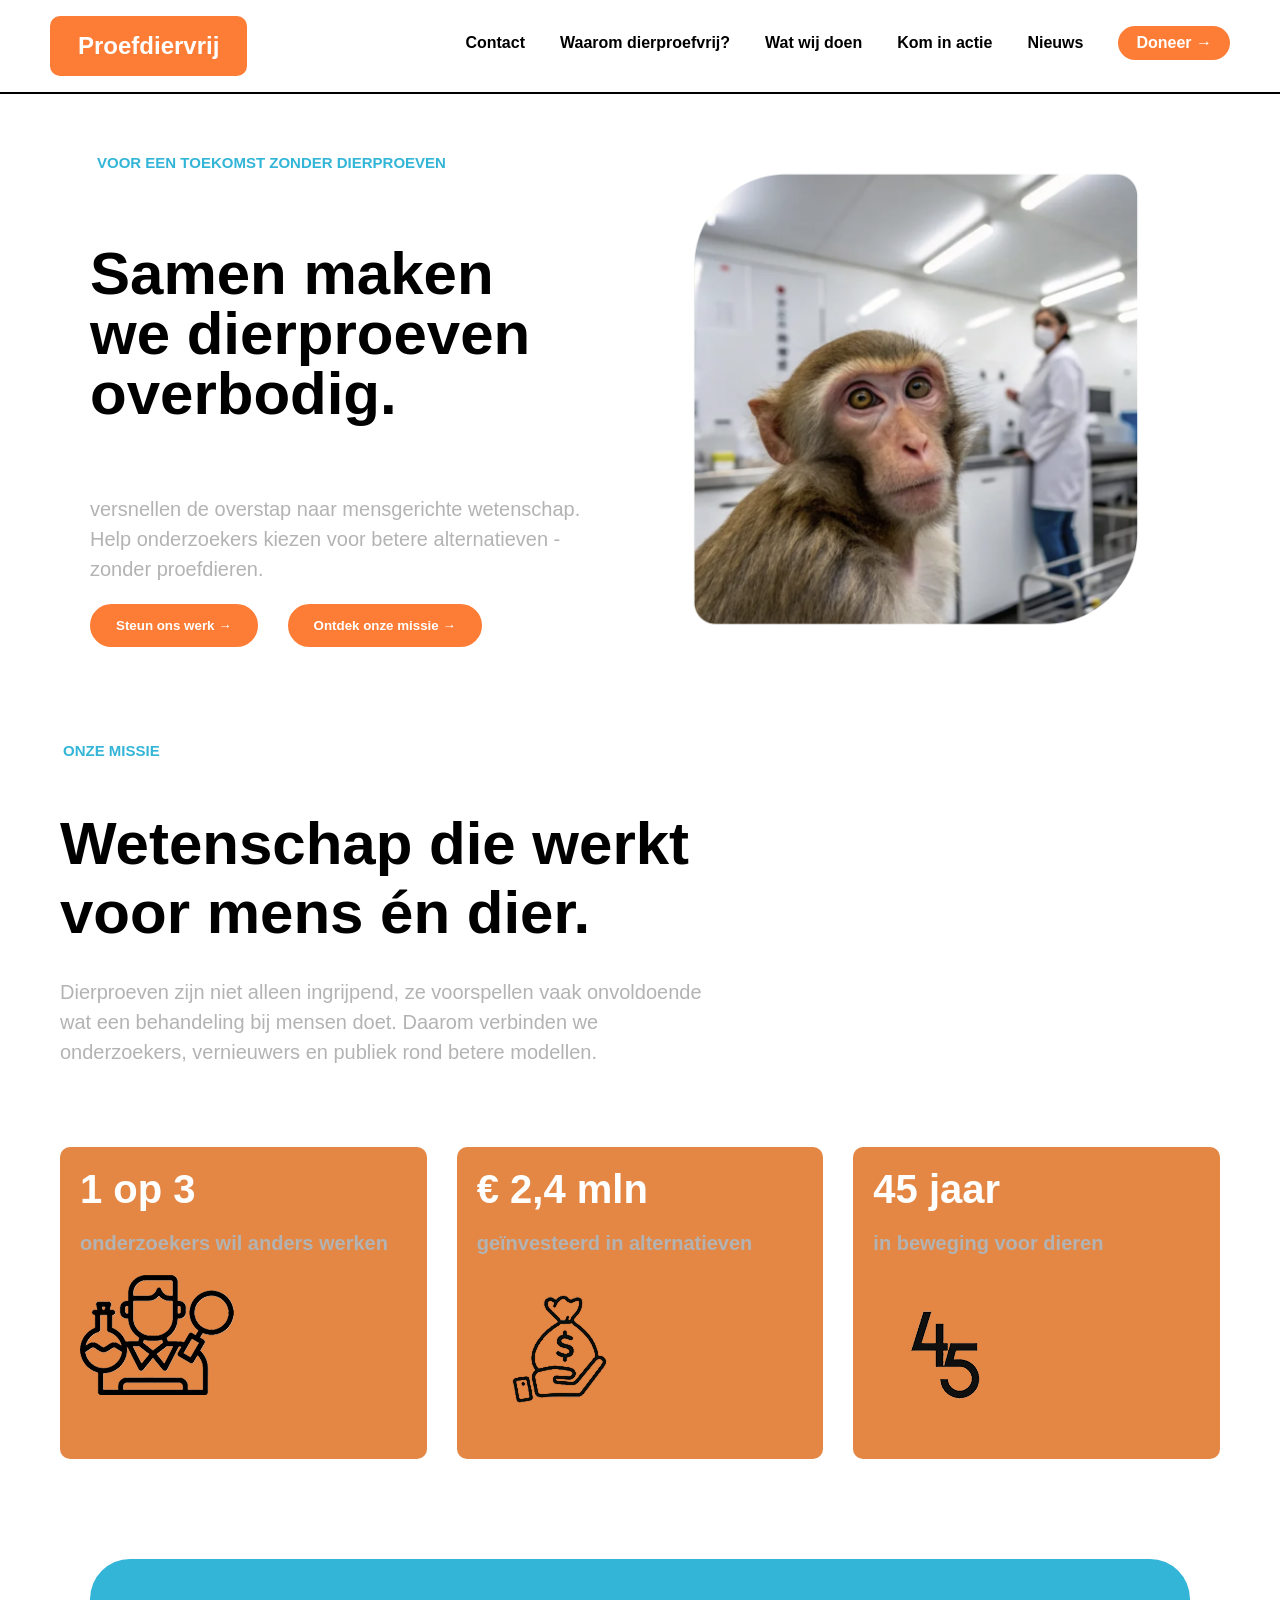
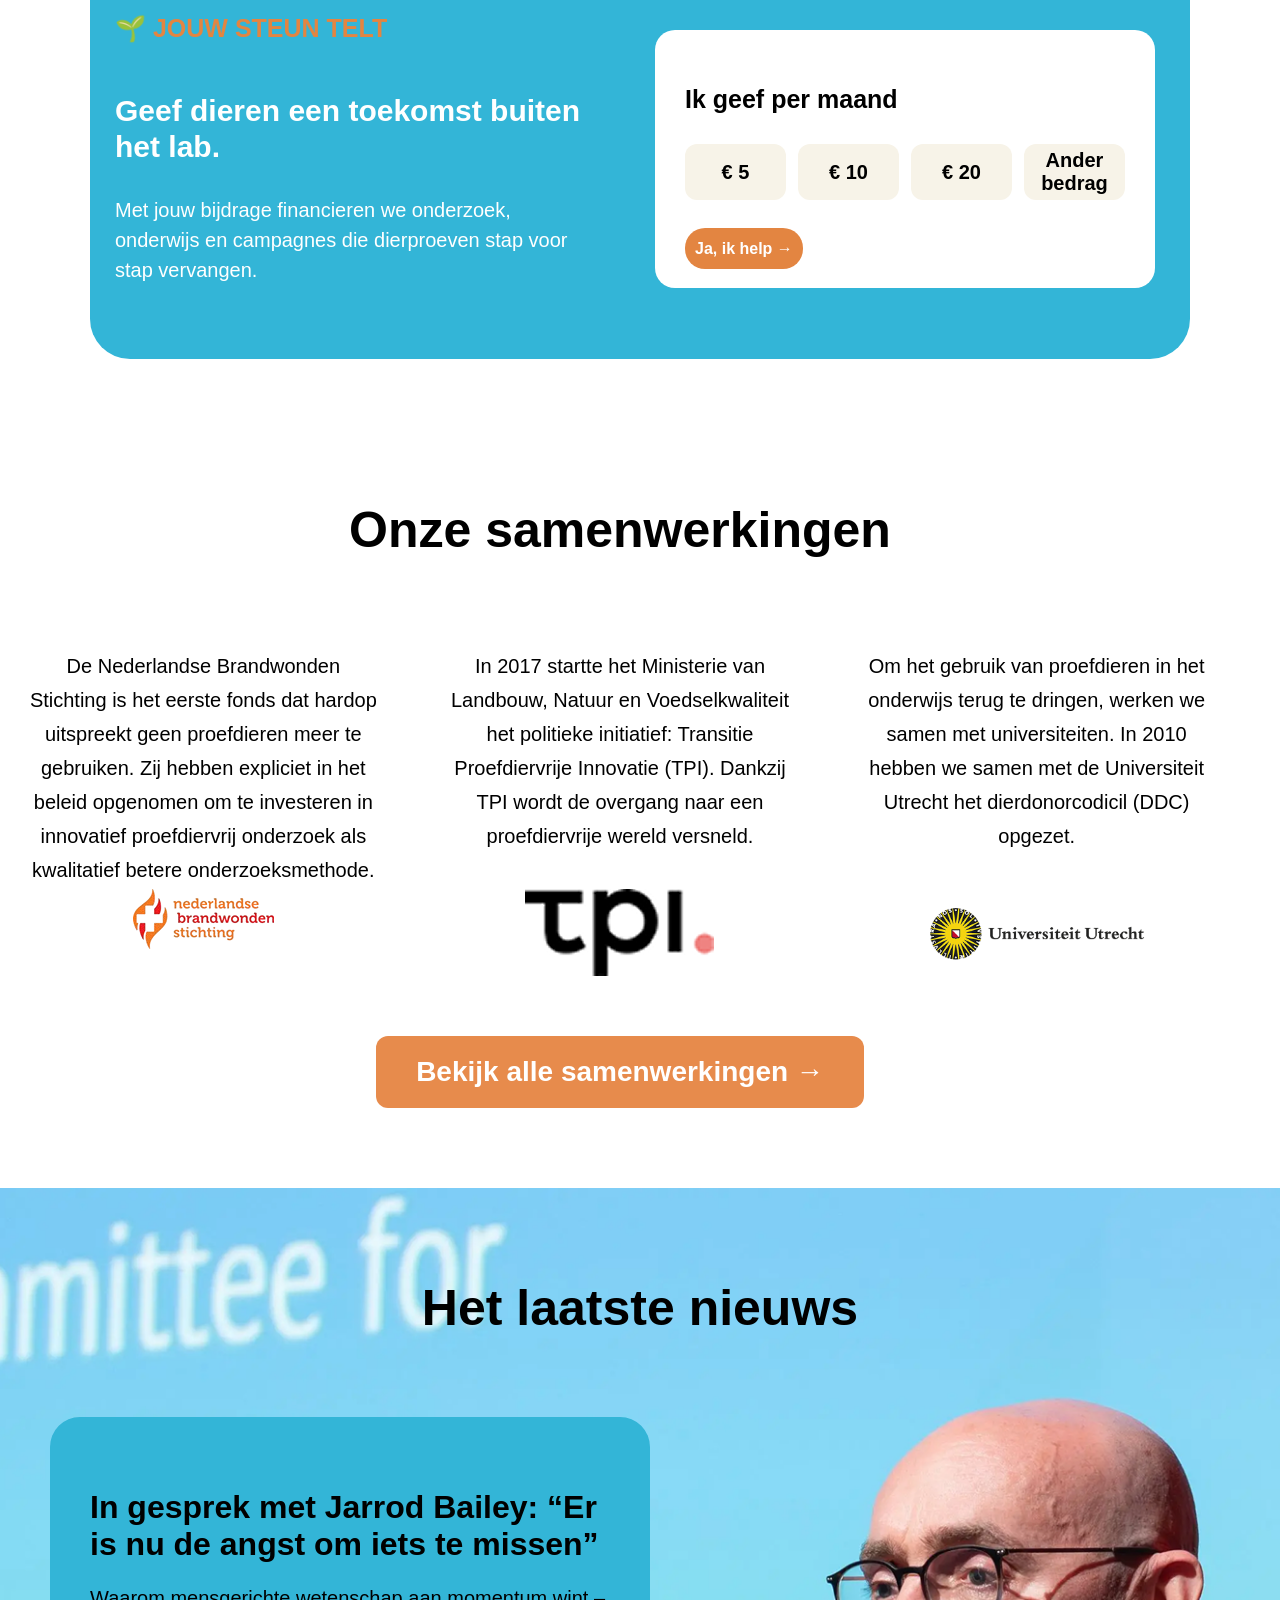
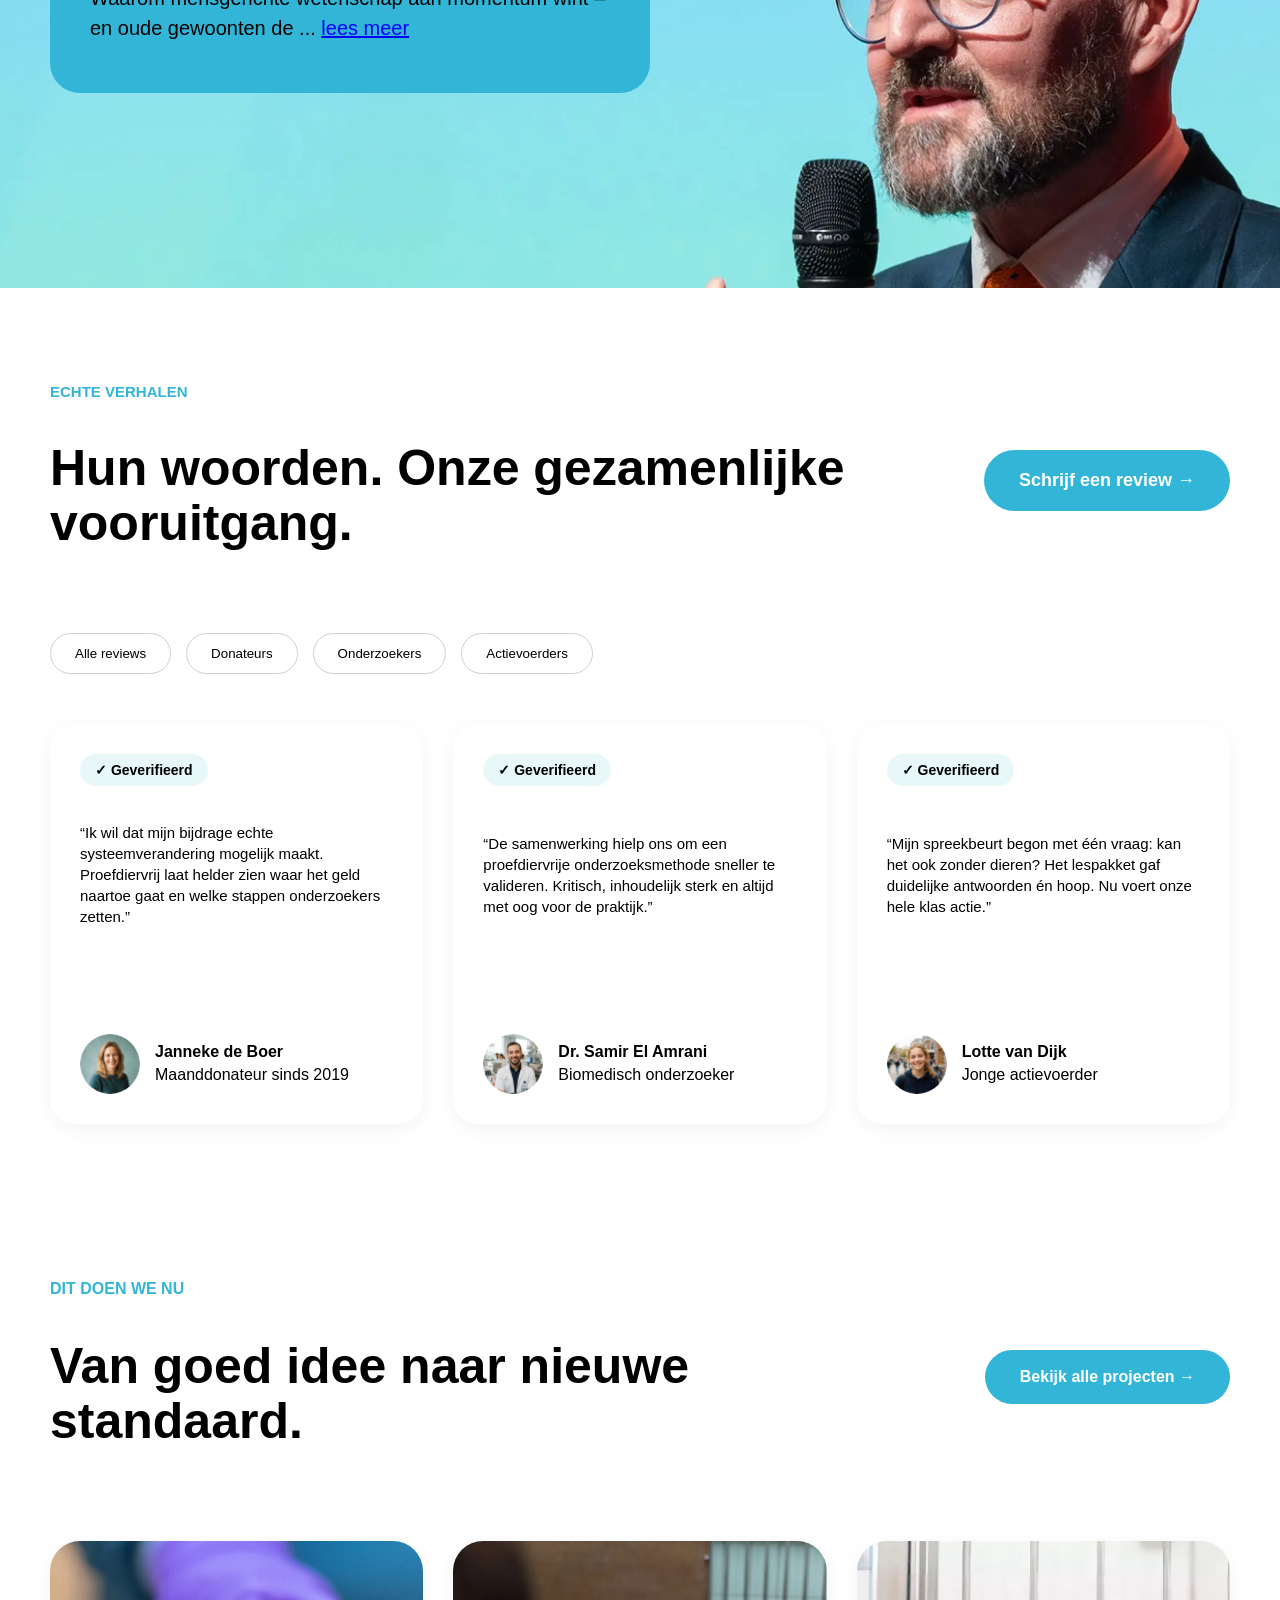
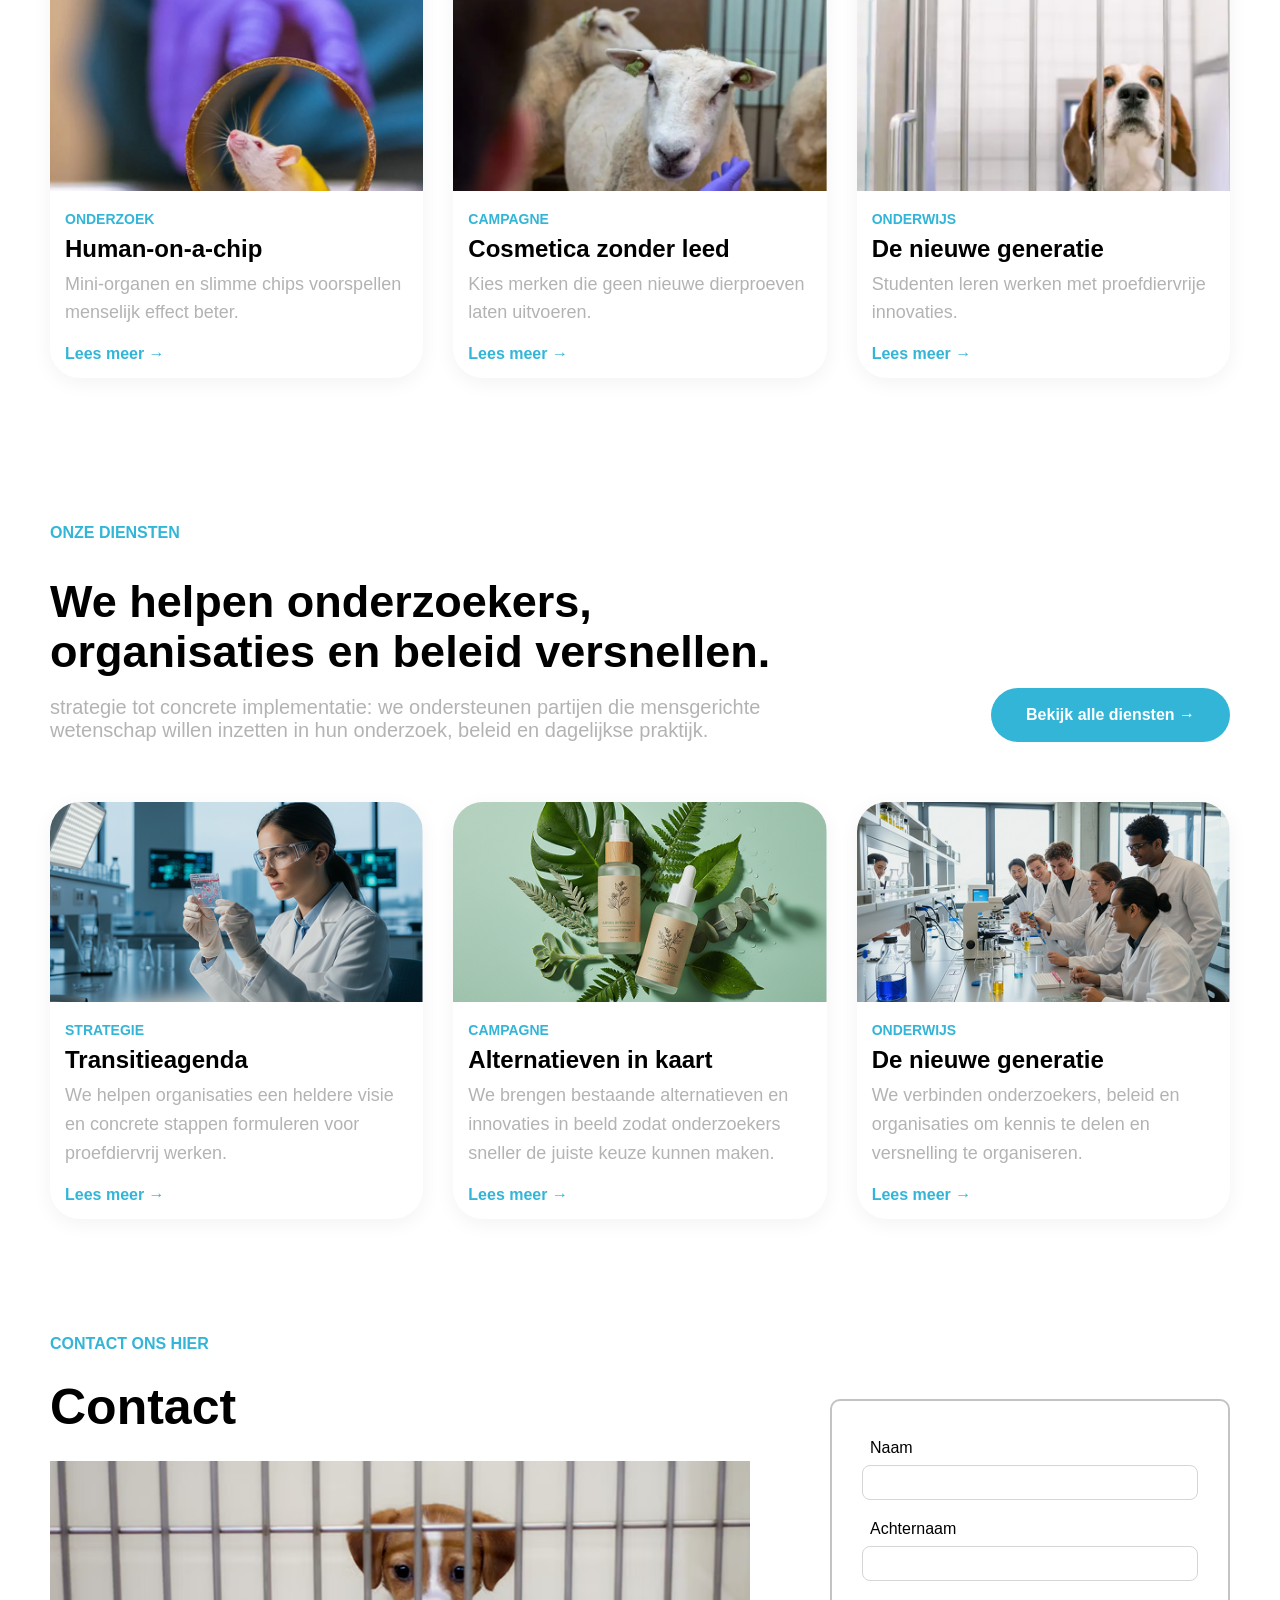
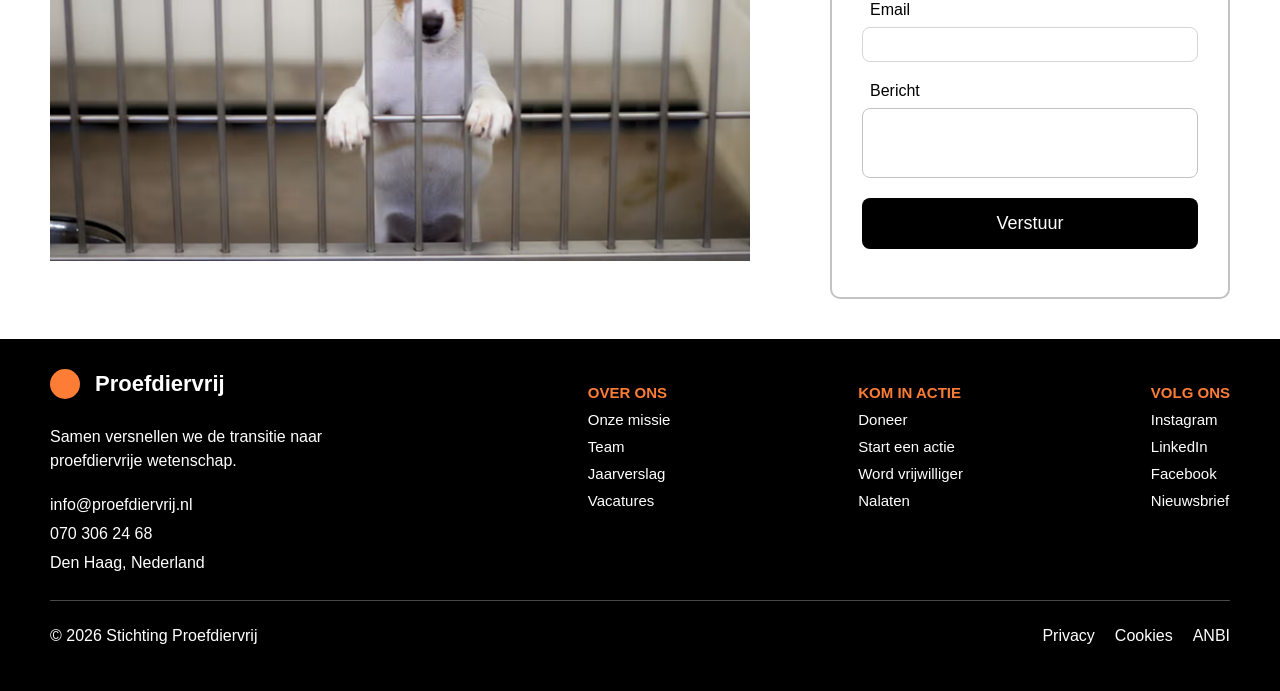
==== index.html @ 2b61e11d "verbetering + contact + footer" ====
<!DOCTYPE html>
<html lang="en">
<head>
    <meta charset="UTF-8">
    <meta name="viewport" content="width=device-width, initial-scale=1.0">
    <title>dierproefvrij</title>
    <link rel="stylesheet" href="styles.css">
</head>
<body>
    <header class="header">
        <h1 class="logo">Proefdiervrij</h1>
<nav class="navbar">
    <ul>
      <li>Contact</li>
      <li>Waarom dierproefvrij?</li>
      <li>Wat wij doen</li>
      <li>Kom in actie</li>
      <li>Nieuws</li>
      <li class="donate">Doneer →</li>
    </ul>
</nav>

    </header>

<hr class="zwarte-lijn">

<section class="hero">
    <div> 
        <img class="aapfoto" src="img/aap.png" alt="aapfoto">
    </div>
        <div class="herotext">
       
        <p class="hero-label">VOOR EEN TOEKOMST ZONDER DIERPROEVEN</p> 
        <h1>Samen maken we dierproeven overbodig.</h1>
        <p class="hero-p">versnellen de overstap naar mensgerichte wetenschap. Help onderzoekers kiezen voor betere alternatieven - zonder proefdieren.</p>
         
        <div class="knoppies">
            <button>Steun ons werk →</button>
            <button>Ontdek onze missie →</button>
        </div>
    </div>
    
</section>

<section class="missie">

    <p class="missie-label">ONZE MISSIE</p>

    <h2>Wetenschap die werkt<br>voor mens én dier.</h2>

    <p class="missie-tekst">
        Dierproeven zijn niet alleen ingrijpend, ze voorspellen vaak
        onvoldoende wat een behandeling bij mensen doet. Daarom verbinden
        we onderzoekers, vernieuwers en publiek rond betere modellen.
    </p>

    <div class="kaarten-container">

        <div class="kaart">
            <h3>1 op 3</h3>
            <p>onderzoekers wil anders werken</p>
            <img src="img/wetenschapper.png" alt="Icoon">
        </div>

        <div class="kaart">
            <h3>€ 2,4 mln</h3>
            <p>geïnvesteerd in alternatieven</p>
            <img src="img/geld.png" alt="Icoon">
        </div>

        <div class="kaart">
            <h3>45 jaar</h3>
            <p>in beweging voor dieren</p>
            <img src="img/45jaar.png" alt="Icoon">
        </div>

    </div>

</section>

<section class="support-section">
    <div class="support-content">

        <div class="support-text">
            <span class="support-label">🌱 JOUW STEUN TELT</span>

            <h2>Geef dieren een toekomst buiten het lab.</h2>

            <p>
                Met jouw bijdrage financieren we onderzoek, onderwijs en
                campagnes die dierproeven stap voor stap vervangen.
            </p>
        </div>

        <div class="donation-card">
            <h3>Ik geef per maand</h3>

            <div class="amount-buttons">
                <button>€ 5</button>
                <button>€ 10</button>
                <button>€ 20</button>
                <button>Ander bedrag</button>
            </div>

            <a class="help-button">
                <span> Ja, ik help → </span>
            </a>
        </div>

    </div>
</section>

<section class="samenwerkingen">
    <div class="container">
        <h2>Onze samenwerkingen</h2>

        <div class="samenwerkingen-grid">
            <article class="samenwerking">
                <p>
                    De Nederlandse Brandwonden Stichting is het eerste fonds dat
                    hardop uitspreekt geen proefdieren meer te gebruiken. Zij
                    hebben expliciet in het beleid opgenomen om te investeren in
                    innovatief proefdiervrij onderzoek als kwalitatief betere
                    onderzoeksmethode.
                </p>

                <img src="img/imagesbrandwonden-stichting.png"
                    alt="Nederlandse Brandwonden Stichting">
            </article>

            <article class="samenwerking">
                <p>
                    In 2017 startte het Ministerie van Landbouw, Natuur en
                    Voedselkwaliteit het politieke initiatief: Transitie
                    Proefdiervrije Innovatie (TPI). Dankzij TPI wordt de overgang
                    naar een proefdiervrije wereld versneld.
                </p>

                <img src="img/imagestpi-logo.png"
                    alt="TPI">
            </article>

            <article class="samenwerking">
                <p>
                    Om het gebruik van proefdieren in het onderwijs terug te
                    dringen, werken we samen met universiteiten. In 2010 hebben
                    we samen met de Universiteit Utrecht het dierdonorcodicil
                    (DDC) opgezet.
                </p>

                <img src="img/imagesuu-logo.png"   alt="Universiteit Utrecht">
            </article>
        </div>

        <a href="#" class="button-samenwerkingen">
            Bekijk alle samenwerkingen →
        </a>
        </div>
</section>

<section class="nieuws">
    <h2>Het laatste nieuws</h2>

    <div class="nieuws-content">
        <div class="nieuws-kaart">
            <h3>
                In gesprek met Jarrod Bailey:
                “Er is nu de angst om iets te missen”
            </h3>

            <p>
                Waarom mensgerichte wetenschap aan momentum wint –
                en oude gewoonten de ...  <a class="lees-meer">lees meer</a>
            </p>
        </div>
    </div>
</section>

<section class="reviews">
    <div class="reviews-header">
        <div>
            <p class="reviews-label">ECHTE VERHALEN</p>
            <h2>Hun woorden. Onze gezamenlijke vooruitgang.</h2>
        </div>

        <a class="review-button">
            Schrijf een review →
        </a>
    </div>

    <div class="review-filters">
        <button>Alle reviews</button>
        <button>Donateurs</button>
        <button>Onderzoekers</button>
        <button>Actievoerders</button>
    </div>

    <div class="review-cards">

        <div class="review-card">
            <span class="verified">✓ Geverifieerd</span>

            <p class="review-text">
            “Ik wil dat mijn bijdrage echte systeemverandering mogelijk maakt. 
            Proefdiervrij laat helder zien waar het geld naartoe gaat en welke 
            stappen onderzoekers zetten.”
            </p>

            <div class="review-person">
                <img src="img/Reviewer avatar (1).png" alt="">
                <div>
                    <h4>Janneke de Boer</h4>
                    <p>Maanddonateur sinds 2019</p>
                </div>
            </div>
        </div>

        <div class="review-card">
            <span class="verified">✓ Geverifieerd</span>

            <p class="review-text">
            “De samenwerking hielp ons om een proefdiervrije onderzoeksmethode 
            sneller te valideren. Kritisch, inhoudelijk sterk en altijd met oog 
            voor de praktijk.”
            </p>

            <div class="review-person">
                <img src="img/Reviewer avatar (2).png" alt="">
                <div>
                    <h4>Dr. Samir El Amrani</h4>
                    <p>Biomedisch onderzoeker</p>
                </div>
            </div>
        </div>

        <div class="review-card">
            <span class="verified">✓ Geverifieerd</span>

            <p class="review-text">
            “Mijn spreekbeurt begon met één vraag: kan het ook zonder dieren? 
            Het lespakket gaf duidelijke antwoorden én hoop. 
            Nu voert onze hele klas actie.”
            </p>

            <div class="review-person">
                <img src="img/Reviewer avatar (3).png" alt="">
                <div>
                    <h4>Lotte van Dijk</h4>
                    <p>Jonge actievoerder</p>
                </div>
            </div>
        </div>

    </div>
</section>

<section class="projecten">
    <div class="projecten-header">
        <div>
            <p class="label">DIT DOEN WE NU</p>
            <h2>Van goed idee naar nieuwe standaard.</h2>
        </div>

        <a class="btn-projecten">
            Bekijk alle projecten →
        </a>
    </div>

    <div class="projecten-grid">

        <div class="project-card">
            <img src="img/Campaign image.png" alt="Onderzoek">
            <div class="card-content">
                <span>ONDERZOEK</span>
                <h3>Human-on-a-chip</h3>
                <p>Mini-organen en slimme chips voorspellen menselijk effect beter.</p>
                <a href="#">Lees meer →</a>
            </div>
        </div>

        <div class="project-card">
            <img src="img/Campaign image (1).png" alt="Campagne">
            <div class="card-content">
                <span>CAMPAGNE</span>
                <h3>Cosmetica zonder leed</h3>
                <p>Kies merken die geen nieuwe dierproeven laten uitvoeren.</p>
                <a href="#">Lees meer →</a>
            </div>
        </div>

        <div class="project-card">
            <img src="img/Campaign image (2).png" alt="Onderwijs">
            <div class="card-content">
                <span>ONDERWIJS</span>
                <h3>De nieuwe generatie</h3>
                <p>Studenten leren werken met proefdiervrije innovaties.</p>
                <a class="lees-meer-pr">Lees meer →</a>
            </div>
        </div>

    </div>
</section>

<section class="diensten">
    <div class="diensten-header">
        <div>
            <p class="label">ONZE DIENSTEN</p>
            <h2>We helpen onderzoekers, organisaties en beleid versnellen.</h2>
            <p class="diensten-p">strategie tot concrete implementatie: we ondersteunen partijen 
                die mensgerichte wetenschap willen inzetten in hun onderzoek, 
                beleid en dagelijkse praktijk.</p>
        </div>

        <a class="btn-diensten">
            Bekijk alle diensten →
        </a>
    </div>

    <div class="diensten-grid">

        <div class="diensten-card">
            <img src="img/Service image (1).png" alt="Onderzoek">
            <div class="card-content">
                <span>STRATEGIE</span>
                <h3>Transitieagenda</h3>
                <p>We helpen organisaties een heldere visie en concrete 
                    stappen formuleren voor proefdiervrij werken.</p>
                <a class="lees-meer-di">Lees meer →</a>
            </div>
        </div>

        <div class="diensten-card">
            <img src="img/Service image.png" alt="Campagne">
            <div class="card-content">
                <span>CAMPAGNE</span>
                <h3>Alternatieven in kaart</h3>
                <p>We brengen bestaande alternatieven en innovaties 
                    in beeld zodat onderzoekers sneller de juiste keuze kunnen maken.</p>
                <a class="lees-meer-di">Lees meer →</a>
            </div>
        </div>

        <div class="diensten-card">
            <img src="img/Service image (2).png" alt="Onderwijs">
            <div class="card-content">
                <span>ONDERWIJS</span>
                <h3>De nieuwe generatie</h3>
                <p>We verbinden onderzoekers, 
                    beleid en organisaties om kennis te delen en 
                    versnelling te organiseren.</p>
                <a class="lees-meer-di">Lees meer →</a>
            </div>
        </div>

    </div>
</section>

<section class="contact-section">

    <div class="contact-left">
        <p class="contact-label">CONTACT ONS HIER</p>
        <h2>Contact</h2>

        <img src="img/zielige-daggoe.png" alt="Hond" class="contact-image">
    </div>

    <div class="contact-form">

        <p>Naam</p>
        <div class="invoegen"></div>

        <p>Achternaam</p>
        <div class="invoegen"></div>

        <p>Email</p>
        <div class="invoegen"></div>

        <p>Bericht</p>
        <div class="textarea"></div>

        <div class="verstuur">
            Verstuur
        </div>

    </div>

</section>

</body> 

<footer class="footer">

    <div class="footer-top">

        <div class="footer-col footer-info">

            <div class="footer-logo">
                <div class="logo-circle"></div>
                <h2>Proefdiervrij</h2>
            </div>

            <p>
                Samen versnellen we de transitie naar
                proefdiervrije wetenschap.
            </p>

            <div class="contact-info">
                <p>info@proefdiervrij.nl</p>
                <p>070 306 24 68</p>
                <p>Den Haag, Nederland</p>
            </div>

        </div>

        <div class="footer-col">
            <h3>OVER ONS</h3>

            <a>Onze missie</a>
            <a>Team</a>
            <a>Jaarverslag</a>
            <a>Vacatures</a>
        </div>

        <div class="footer-col">
            <h3>KOM IN ACTIE</h3>

            <a>Doneer</a>
            <a>Start een actie</a>
            <a>Word vrijwilliger</a>
            <a>Nalaten</a>
        </div>

        <div class="footer-col">
            <h3>VOLG ONS</h3>

            <a>Instagram</a>
            <a>LinkedIn</a>
            <a>Facebook</a>
            <a>Nieuwsbrief</a>
        </div>

    </div>

    <div class="footer-bottom">

        <p>© 2026 Stichting Proefdiervrij</p>

        <div class="footer-links">
            <a>Privacy</a>
            <a>Cookies</a>
            <a>ANBI</a>
        </div>

    </div>

</footer>

</html>
---- styles.css ----
* {
    box-sizing: border-box;
}

.header {
  display: flex;
  justify-content: space-between;
  align-items: center;
  padding: 20px 50px;
  background: white;
}

body {
  padding: 0;
  margin: 0;
  font-family: Arial, Helvetica, sans-serif;
}



.logo {
  background-color: rgb(253, 125, 54);
  color: #fff;
  padding: 6px 18px;
  border-radius: 10px;
  border: 10px solid rgb(253, 125, 54);
  font-size: 24px;
  font-weight: bold;
  transform: translateY(-20px);
}

.zwarte-lijn {
  border: none;
  height: 2px;
  background-color: black;
  width: 100%;
  margin-top: -40px;
}


.navbar ul {
  list-style: none;
  display: flex;
  gap: 35px;
  padding: 0;
  margin: 0;
  margin-top: -40px;
  align-items: center;
}

.navbar li {
  font-size: 16px;
  font-weight: bold;
}

.navbar .donate {
  background-color: rgb(253, 125, 54);
  color: #fff;
  padding: 8px 18px;
  border-radius: 30px;
}

.hero {
    display: flex;
    justify-content: center;
    align-items: center;
    padding: 80px, 60px;
    width: 100%;
    max-height: 550px;
    flex-direction: row-reverse;
}

.hero h1 {
  display: flex;
  justify-content: center;
  align-items: center;
  padding: 20px;
  margin-left: -20px;
  max-width: 500px;

  line-height: 1;
  font-family: Arial, Helvetica, sans-serif;
  font-size: 60px;
  font-weight: bold;
  color: black;
}

.herotext {
    max-width: 650px;
    font-size: 20px;
    line-height: 1.5;
    color: black;
    margin-left: -50px;
}

.hero-p {
  font-size: 20px;
  max-width: 500px; 
  color: #B3B3B3;
}

.hero-label {
  font-size: 15px;
  font-weight: bold;
  color: #33B5D7;
  margin-left: 7px;
  margin-top: 50px;
}

.aapfoto {
  height: auto;
  width: 450px;
  margin-left: 100px;
  margin-top: 50px;
}
 
.knoppies {
  display: flex;
  gap: 30px;
}

.knoppies button {
  border: 2px solid rgb(253, 125, 54);
  border-radius: 30px;
  background-color: rgb(253, 125, 54);
  padding: 12px 24px;
  color: #fff;
  font-weight: bold;
}

.missie {
    padding: 80px 60px;
    background-color: #fff;
}

.missie-label {
    color: #33B5D7;
    font-weight: bold;
    font-size: 15px;
    margin-left: 3px;
}

.missie h2 {
    font-size: 60px;
    max-width: 700px;
    margin-bottom: 30px;
}

.missie-tekst {
    max-width: 650px;
    font-size: 20px;
    line-height: 1.5;
    color: #B3B3B3;
}

.kaarten-container {
    display: flex;
    gap: 30px;
    margin-top: 80px;
}

.kaart {
    background-color: #e48745;
    border-radius: 10px;
    padding: 20px;
    flex: 1;
}

.kaart h3 {
    font-size: 40px;
    margin: 0;
    color: #fff;
}

.kaart p {
    font-size: 20px;
    font-weight: bold;
    color: #B3B3B3;
}

.support-section {
    padding: 20px 20px;
    background-color: #fff;
}

.support-content {
    max-width: 1100px;
    max-height: 400px;
    margin: 0 auto;
    background-color: #33B5D7;
    border-radius: 40px;
    padding: 70px;
    display: flex;
    justify-content: space-between;
    align-items: center;
    gap: 60px;
}

.support-text {
    flex: 1;
    margin-left: -45px;
    color: white;
}

.support-label {
    display: inline-block;
    margin-bottom: 25px;
    color: #e38541;
    font-weight: 700;
    font-size: 25px;
    text-transform: uppercase;
}

.support-text h2 {
    font-size: 30px;
    font-weight: 800;
    line-height: 1.2;
    margin-bottom: 30px;
    max-width: 700px;
}

.support-text p {
    font-size: 20px;
    line-height: 1.5;
    max-width: 700px;
}

.donation-card {
    background: #fff;
    border-radius: 20px;
    padding: 30px;
    width: 500px;
    margin-right: -35px;
}

.donation-card h3 {
    font-size: 25px;
    margin-bottom: 30px;
    color: #000;
}

.amount-buttons {
    display: grid;
    grid-template-columns: repeat(4, 1fr);
    gap: 12px;
    margin-bottom: 40px;
}

.amount-buttons button {
    border: none;
    background: #F7F3E8;
    padding: 5px 10px;
    border-radius: 12px;
    font-size: 20px;
    font-weight: 700;
    color: #000;
    cursor: pointer;
}

.help-button {
    background: #e38541;
    color: #fff;
    font-weight: bold;
    border: none;
    border-radius: 20px;
    padding: 12px 10px;
}

.samenwerkingen {
    background-color: #fff;
    padding: 80px 20px;
    text-align: center;
}

.container {
    max-width: 1200px;
    margin: 0;
}

.samenwerkingen h2 {
    font-size: 50px;
    font-weight: bold;
    margin-bottom: 70px;
}

.samenwerkingen-grid {
    display: grid;
    grid-template-columns: repeat(3, 1fr);
    gap: 50px;
    margin-bottom: 60px;
}

.samenwerking {
    display: flex;
    flex-direction: column;
    align-items: center;
}

.samenwerking p {
    font-size: 20px;
    line-height: 1.7;
    margin-bottom: 40px;
    max-width: 350px;
    max-height:200px;
}

.samenwerking img {
    max-width: 220px;
    height: auto;
}

.button-samenwerkingen {
    display: inline-block;
    background-color: #e78b4c;
    color: #fff;
    text-decoration: none;
    font-size: 28px;
    font-weight: 700;
    padding: 20px 40px;
    border-radius: 12px;
}

.nieuws {
    background-image: url("img/jarrod-head.png");
    background-size: cover;
    background-position: center;
    min-height: 700px;

    padding: 50px;
    position: relative;
}

.nieuws h2 {
    text-align: center;
    font-size: 50px;
    font-weight: bold;
    margin-bottom: 80px;
}

.nieuws-content {
    display: flex;
    justify-content: space-between;
    align-items: center;
}

.nieuws-kaart {
    max-width: 600px;
    background: #33B5D7;
    padding: 40px;
    border-radius: 30px;
}

.nieuws-kaart h3 {
    font-size: 32px;
    margin-bottom: 30px;
}

.nieuws-kaart p {
    font-size: 20px;
    line-height: 0.5;
}

.lees-meer {
    display: inline-block;
    margin-top: 20px;
    color: blue;
    font-size: 20px;
    text-decoration: underline;
}

.reviews {
    padding: 80px 50px;
    background: #fff;
}

.reviews-header {
    display: flex;
    justify-content: space-between;
    align-items: center;
    margin-bottom: 40px;
}

.reviews-label {
    color: #33B5D7;
    font-weight: bold;
    font-size: 15px;
    margin-bottom: 15px;
}

.reviews-header h2 {
    font-size: 50px;
    max-width: 900px;
    line-height: 1.1;
}

.review-button {
    background: #33B5D7;
    color: white;
    text-decoration: none;
    padding: 20px 35px;
    border-radius: 40px;
    font-weight: bold;
    font-size: 18px;
}

.review-filters {
    display: flex;
    gap: 15px;
    margin-bottom: 50px;
}

.review-filters button {
    padding: 12px 24px;
    border-radius: 30px;
    border: 1px solid #cfcfcf;
    background: white;
    cursor: pointer;
}

.review-cards {
    display: flex;
    gap: 30px;
}

.review-card {
    background: white;
    padding: 30px;
    border-radius: 25px;
    width: 550px;
    min-height: 400px;

    display: flex;
    flex-direction: column;
    justify-content: space-between;

    box-shadow: 0px 5px 20px rgba(0,0,0,0.05);
}

.verified {
    display: inline-block;
    background: #E8F7F8;
    padding: 8px 15px;
    max-width: fit-content;
    border-radius: 20px;
    font-size: 14px;
    font-weight: 600;
}

.review-text {
    font-size: 15px;
    margin-top: 10px;
    margin-bottom: 80px;
    line-height: 1.4;
    color: #000;
}

.review-person {
    display: flex;
    align-items: center;
    gap: 15px;
}

.review-person img {
    width: 60px;
    height: 60px;
    border-radius: 50%;
    object-fit: cover;
}

.review-person h4 {
    margin: 0;
}

.review-person p {
    margin: 5px 0 0;
    color: #000;
}

.projecten {
    padding: 60px 50px;
    background: #fff;
}

.projecten-header {
    display: flex;
    justify-content: space-between;
    align-items: center;
    margin-bottom: 50px;
}

.label {
    color: #6ab8df;
    font-weight: bold;
    text-transform: uppercase;
    margin-bottom: 15px;
}

.projecten-header h2 {
    font-size: 50px;
    max-width: 650px;
    line-height: 1.1;
    color: #000;
}

.btn-projecten {
    background: #33B5D7;
    color: white;
    text-decoration: none;
    padding: 18px 35px;
    border-radius: 50px;
    font-weight: bold;
}

.projecten-grid {
    display: flex;
    gap: 30px;
}

.project-card {
    background: white;
    border-radius: 30px;
    overflow: hidden;
    max-height: 500px;
    max-width: 550px;
    flex: 1;
    box-shadow: 0 5px 20px rgba(0,0,0,0.05);
}

.project-card img {
    width: 100%;
    height: 250px;
    object-fit: cover;
}

.card-content {
    padding: 15px;
}

.card-content span {
    color: #33B5D7;
    font-weight: 700;
    font-size: 14px;
}

.card-content h3 {
    margin: 7px 0;
    font-size: 24px;
    color: #000;
}

.card-content p {
    color: #B3B3B3;
    line-height: 1.6;
    font-size: 18px;
    margin-top: 5px;
}

.card-content a {
    color: #6ab8df;
    text-decoration: none;
    font-weight: 700;
}

/*volgende sectie baka*/
.diensten {
    padding: 60px 50px;
    background: #fff;
}

.diensten-header {
    display: flex;
    justify-content: space-between;
    align-items: center;
    margin-top: 10px;
}

.label {
    color: #33B5D7;
    font-weight: bold;
    text-transform: uppercase;
    margin-bottom: 35px;
}

.diensten-header h2 {
    font-size: 45px;
    max-width: 750px;
    margin: 20px 0px 0px 0px;
    line-height: 1.1;
    color: #000;
}

.diensten-p {
  font-size: 20px;
  max-width: 800px; 
  color: #B3B3B3;
}

.btn-diensten {
    background: #33B5D7;
    color: white;
    text-decoration: none;
    padding: 18px 35px;
    margin-top: 160px;
    border-radius: 50px;
    font-weight: bold;
}

.diensten-grid {
    display: flex;
    margin-top: 40px;
    gap: 30px;
}

.diensten-card {
    background: white;
    border-radius: 30px;
    overflow: hidden;
    max-height: 425px;
    max-width: 500px;
    flex: 1;
    box-shadow: 0 5px 20px rgba(0,0,0,0.05);
}

.diensten-card img {
    width: 100%;
    height: 200px;
    object-fit: cover;
}

.card-content {
    padding: 15px;
}

.card-content span {
    color: #33B5D7;
    font-weight: 700;
    font-size: 14px;
}

.card-content h3 {
    margin: 7px 0;
    font-size: 24px;
    color: #000;
}

.card-content p {
    color: #B3B3B3;
    line-height: 1.6;
    font-size: 18px;
    margin-top: 5px;
}

.card-content a {
    color: #33B5D7;
    text-decoration: none;
    font-weight: bold;
}

.contact-section {
    display: flex;
    justify-content: space-between;
    gap: 80px;
    padding: 40px 50px;
    background-color: #fff;
}

.contact-left {
    flex: 1;
}

.contact-label {
    color: #33B5D7;
    font-weight: bold;
    text-transform: uppercase;
    margin-bottom: 15px;
}

.contact-left h2 {
    font-size: 50px;
    margin-bottom: 25px;
    margin-top: 25px;
}

.contact-image {
    width: 100%;
    max-width: 700px;
    height: 400px;
    object-fit: cover;
}

.contact-form {
    width: 400px;
    height: 500px;
    background: white;
    padding: 30px;
    margin-top: 80px;
    border: 2px solid #c3c3c3;
    border-radius: 10px;
}

.contact-form label {
    display: block;
    margin-bottom: 8px;
    margin-top: 20px;
}

.invoegen {
    width: 100%;
    height: 35px;
    background: white;
    border: 1px solid #d5d5d5;
    border-radius: 8px;
    margin-bottom: 20px;
}

.contact-form p {
    margin: 8px;
}

.textarea {
    width: 100%;
    height: 70px;
    background: #fff;
    border: 1px solid #c3c3c3;
    border-radius: 8px;
    margin-bottom: 20px;
}

.verstuur {
    background: #000;
    color: white;
    text-align: center;
    padding: 15px;
    border-radius: 8px;
    font-size: 18px;
}

.footer {
    background-color: #000;
    color: white;
    padding:30px 50px;
}

.footer-top {
    display: flex;
    justify-content: space-between;
    gap: 80px;
    padding-bottom: 20px;
    border-bottom: 0.5px solid #4b4848;
}

.footer-info {
    max-width: 350px;
}

.footer-logo {
    display: flex;
    align-items: center;
    gap: 15px;
    margin-bottom: 0px;
}

.logo-circle {
    width: 30px;
    height: 30px;
    background-color: rgb(253, 125, 54);
    border-radius: 50%;
}

.footer-logo h2 {
    margin: 0;
    font-size: 22px;
}

.footer-info p {
    line-height: 1.5;
}

.contact-info {
    margin-top: 0px;
}

.contact-info p {
    margin-top: 5px;
}

.footer-col {
    display: flex;
    flex-direction: column;
    gap: 10px;
}

.footer-col p {
    margin-bottom: 5px;
}

.footer-col h3 {
    color: rgb(253, 125, 54);
    margin-bottom: 0px;
    font-size: 15px;
}

.footer-col a {
    text-decoration: none;
    color: white;
    font-size: 15px;
}

.footer-col a:hover {
    color: rgb(253, 125, 54);
}

.footer-bottom {
    display: flex;
    justify-content: space-between;
    align-items: center;
    padding-top: 10px;
}

.footer-links {
    display: flex;
    gap: 20px;
}

.footer-links a {
    color: white;
    text-decoration: none;
}
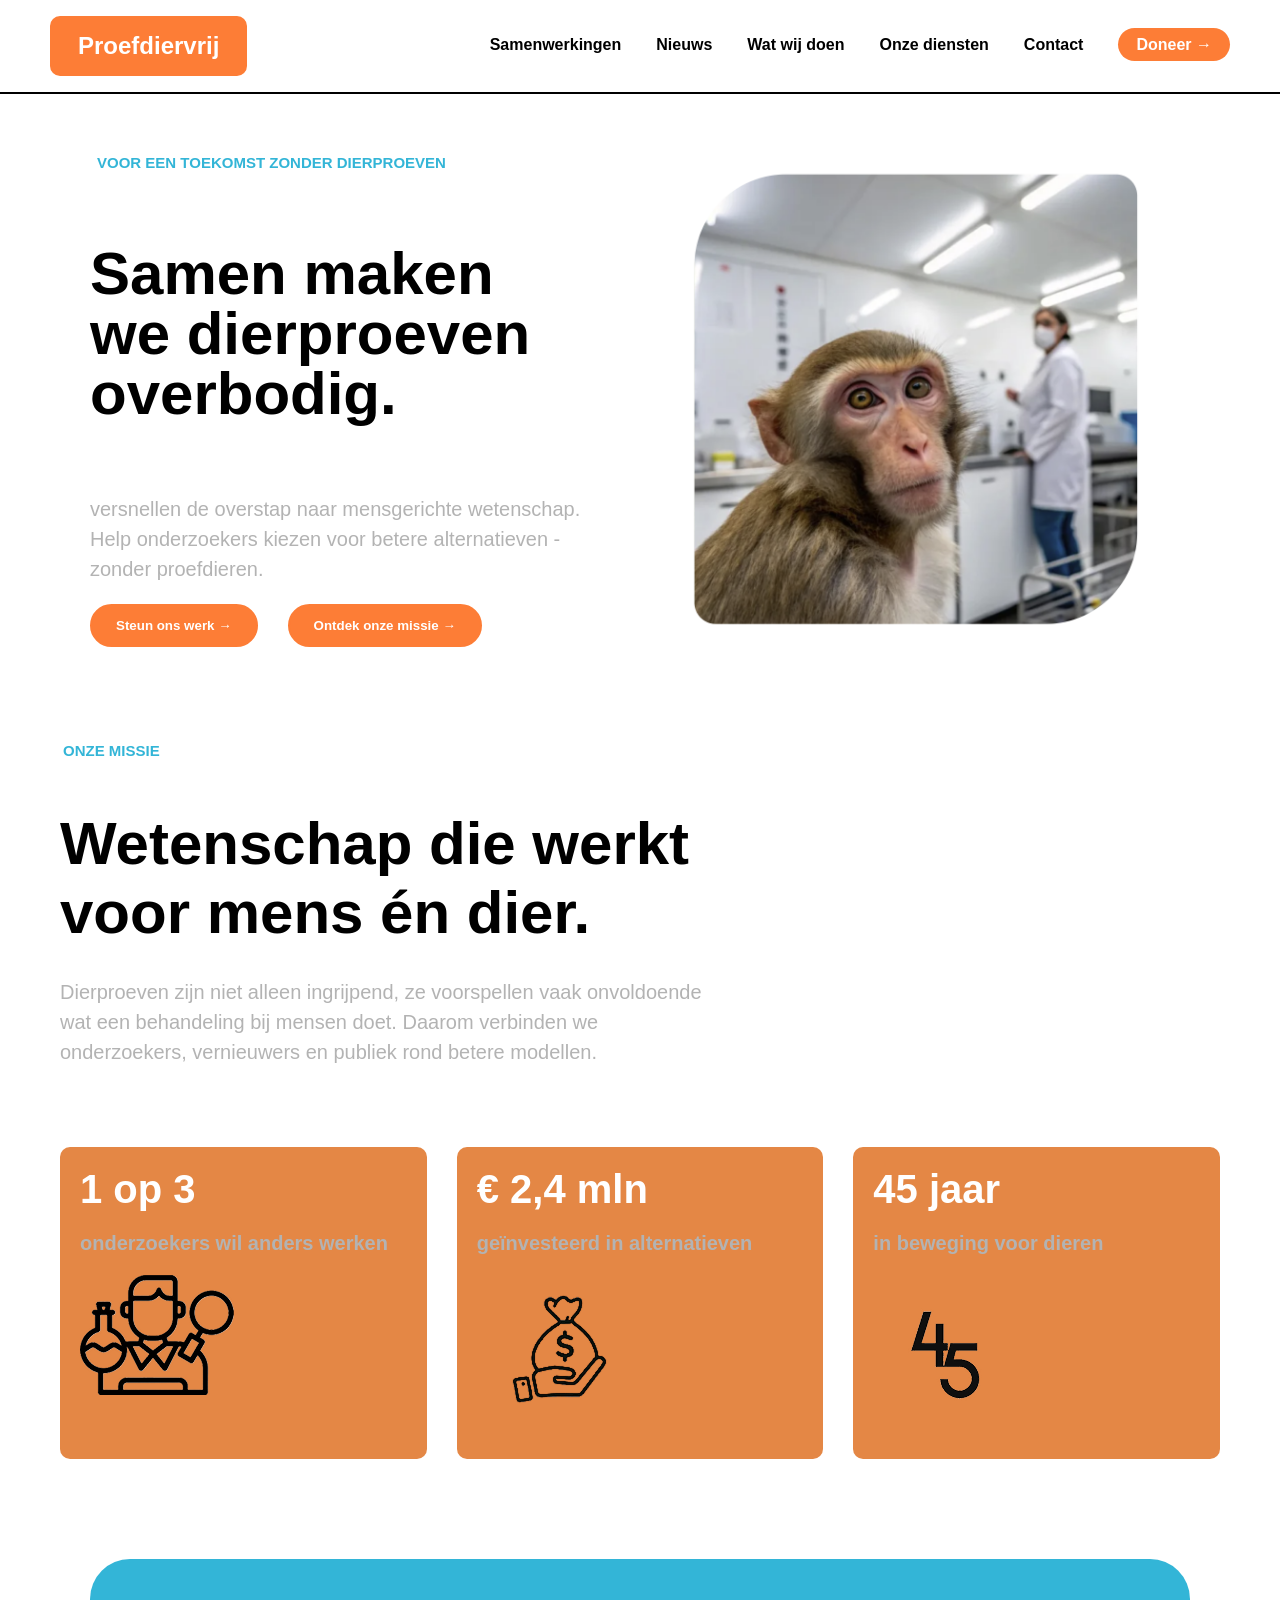
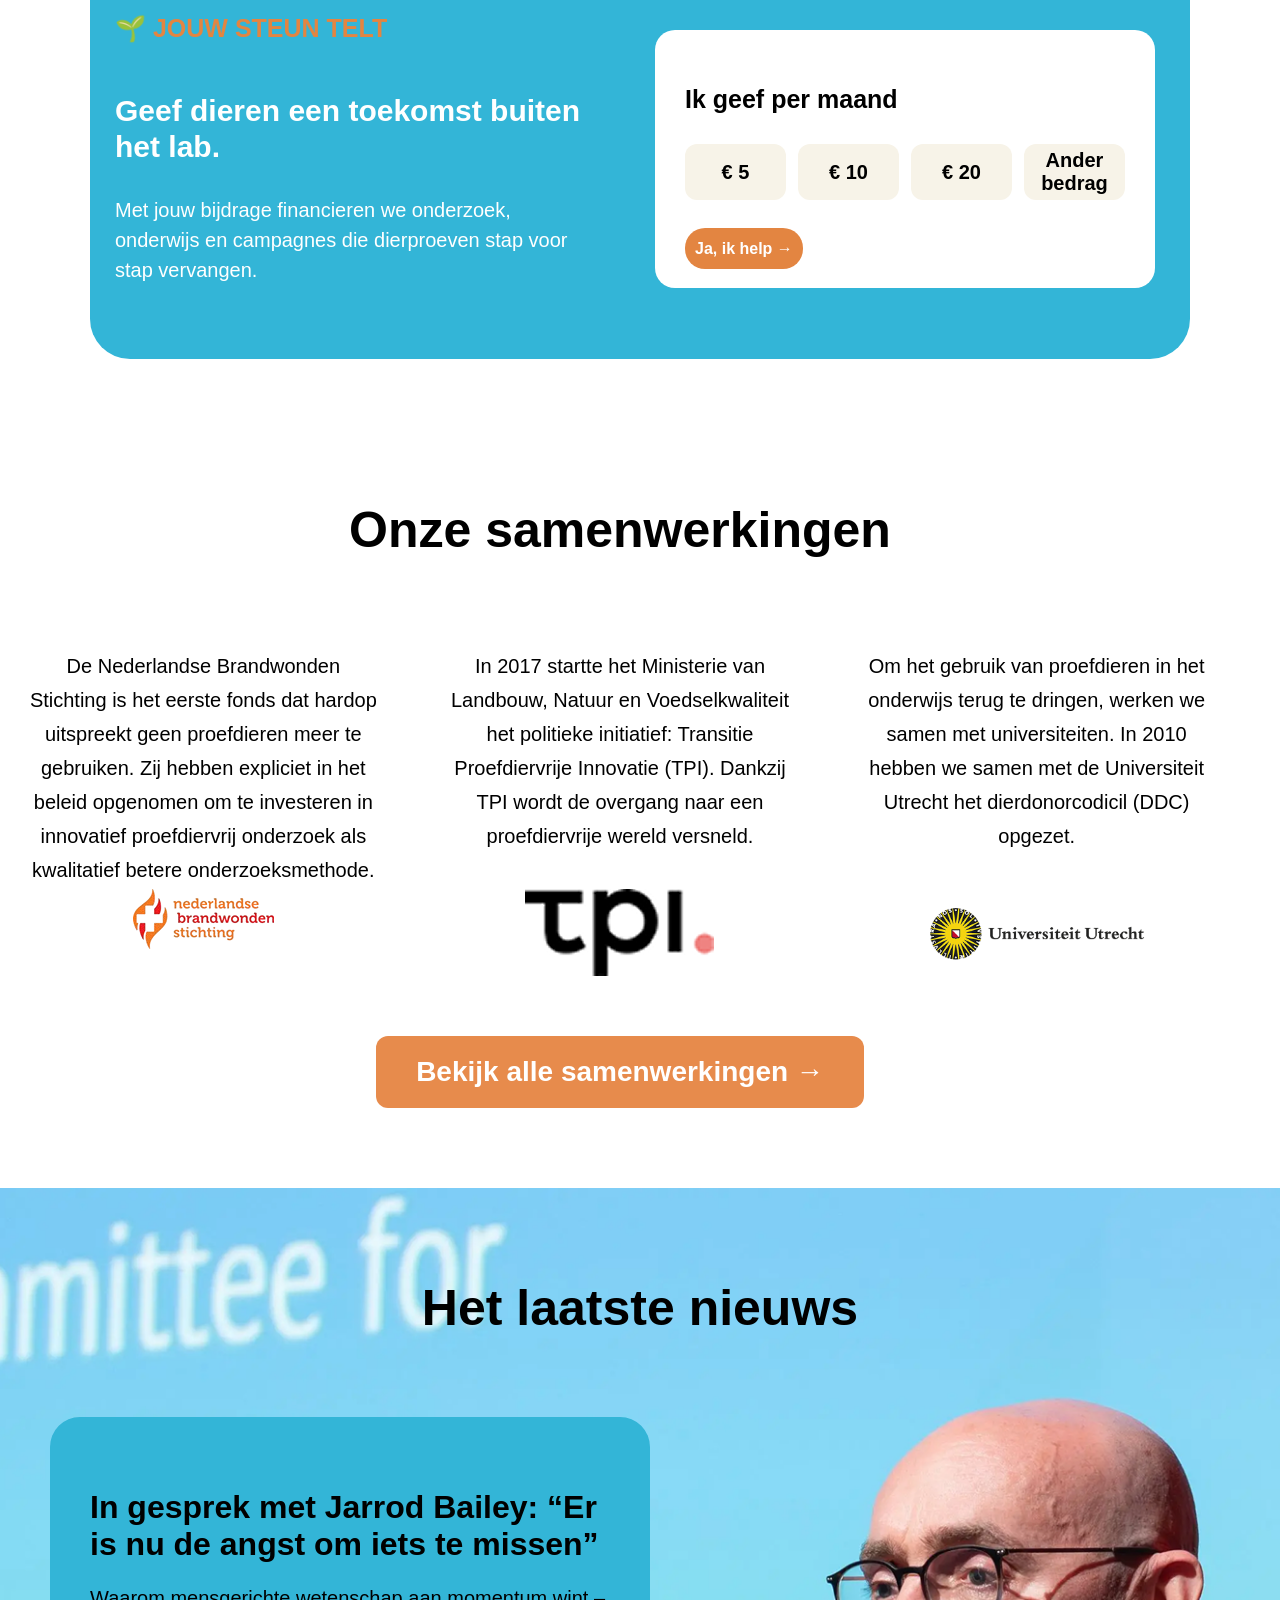
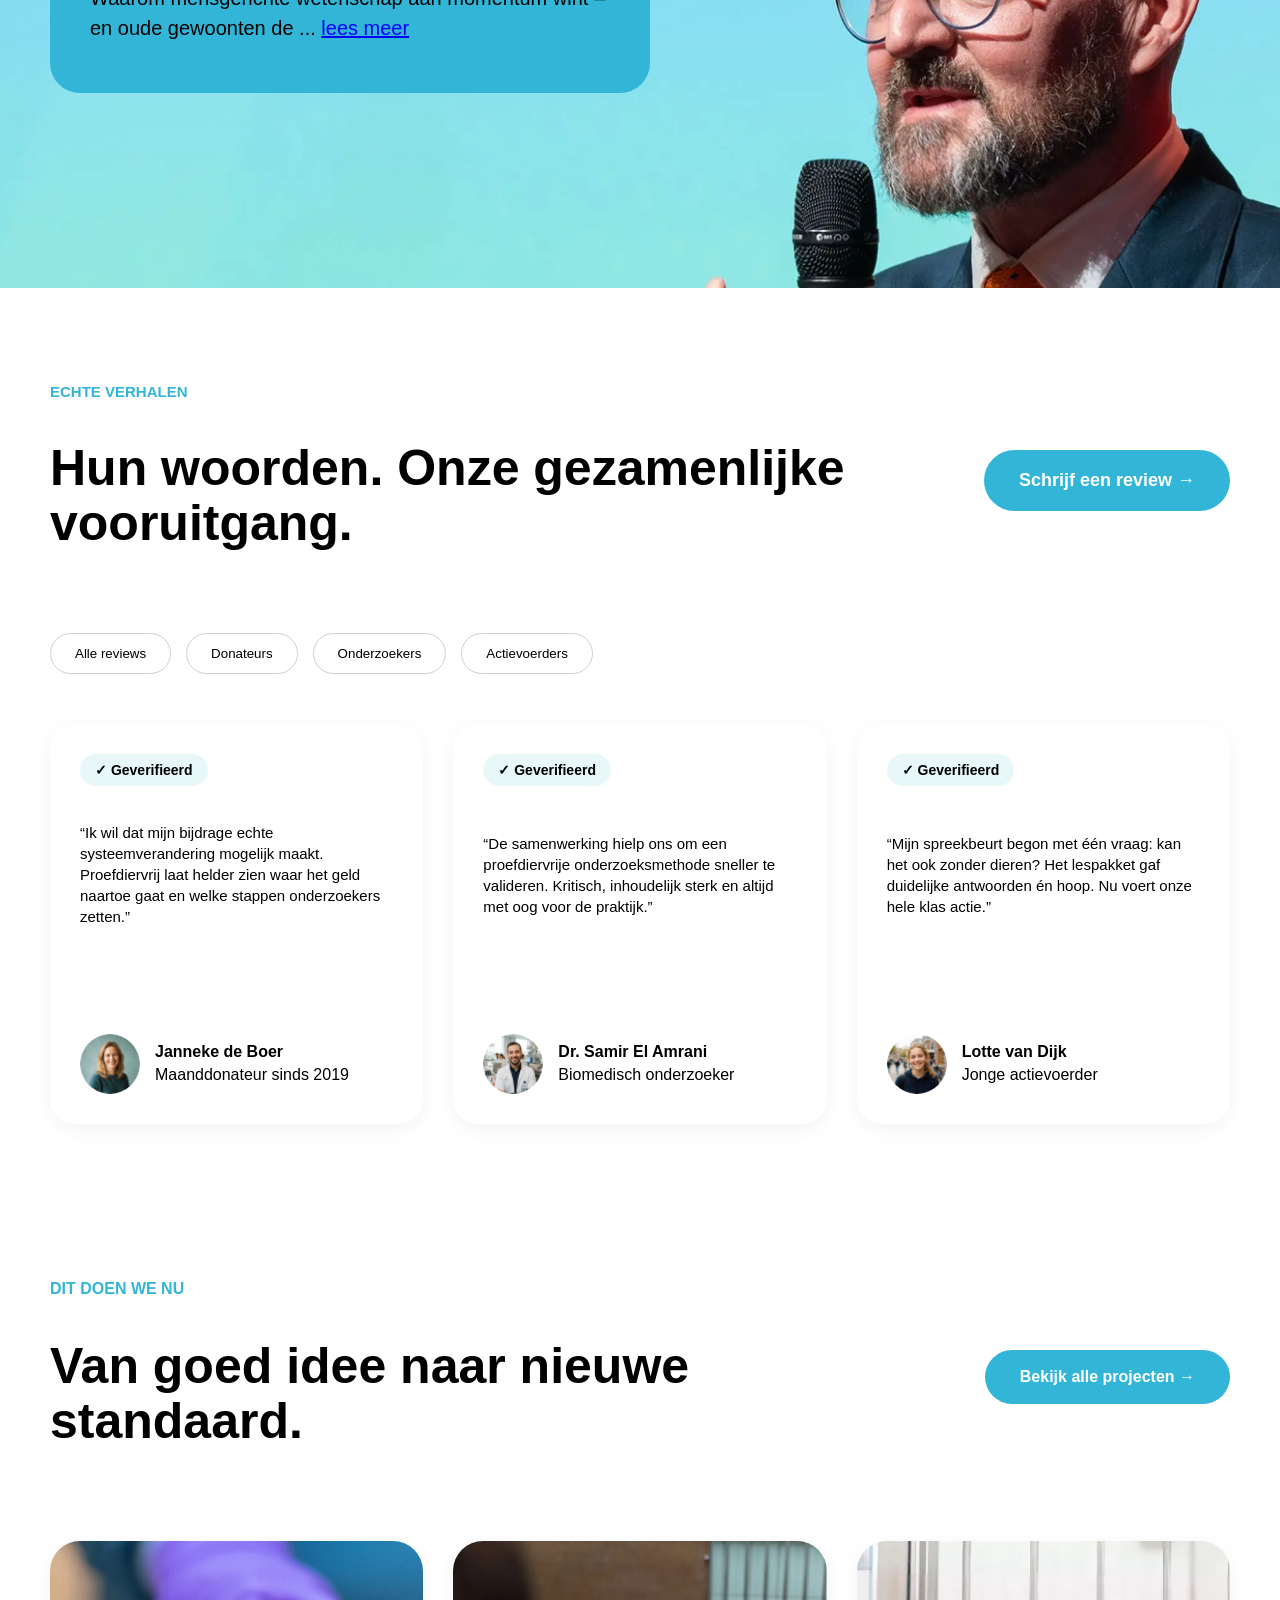
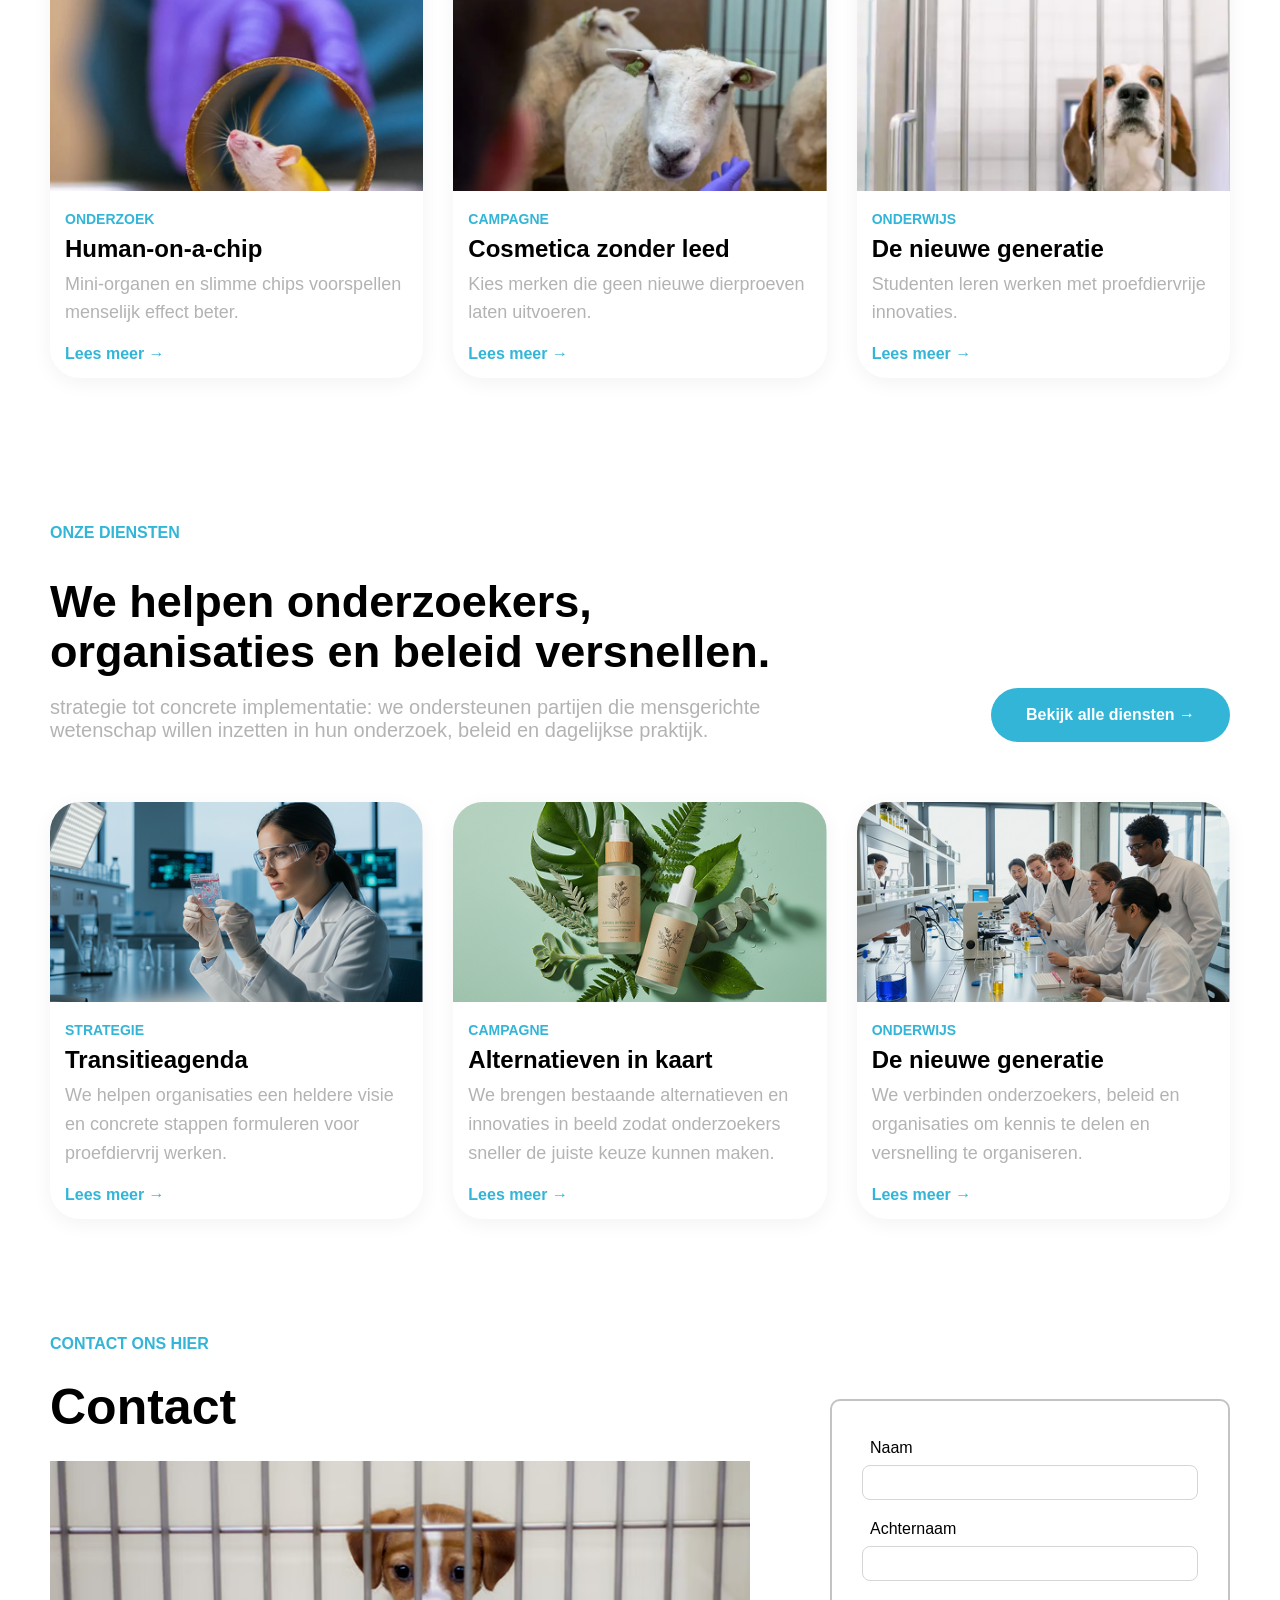
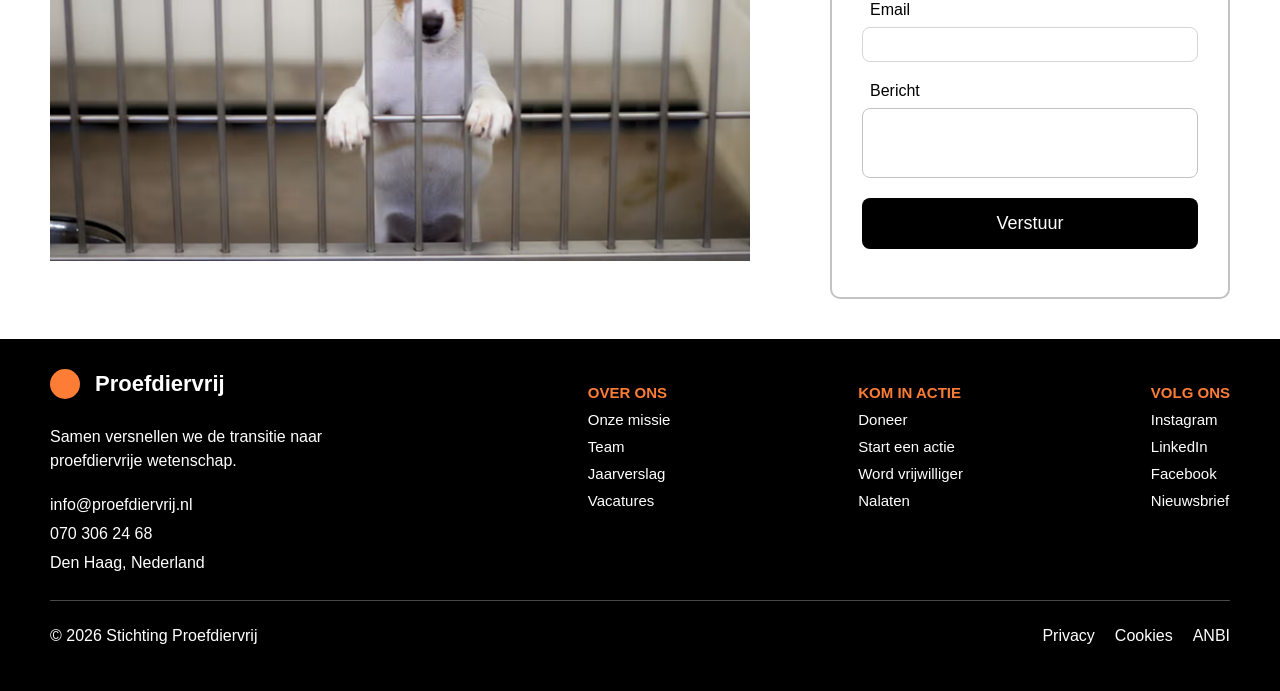
==== commit 83ee440b: "navbar laten werken" ====
--- a/index.html
+++ b/index.html
@@ -11,12 +11,14 @@
         <h1 class="logo">Proefdiervrij</h1>
 <nav class="navbar">
     <ul>
-      <li>Contact</li>
-      <li>Waarom dierproefvrij?</li>
-      <li>Wat wij doen</li>
-      <li>Kom in actie</li>
-      <li>Nieuws</li>
-      <li class="donate">Doneer →</li>
+      
+      <li><a href="#samenwerking"> Samenwerkingen</a></li>
+      <li><a href="#nieuws">Nieuws</a></li>
+      <li><a href="#wat-wij-doen">Wat wij doen</a></li>
+      <li><a href="#diensten">Onze diensten</a></li>  
+      <li><a href="#contact">Contact</a></li>
+      
+      <li><a class="donate" href="#donate">Doneer →</a></li>
     </ul>
 </nav>
 
@@ -42,7 +44,7 @@
     
 </section>
 
-<section class="missie">
+<section class="missie" id="missie">
 
     <p class="missie-label">ONZE MISSIE</p>
 
@@ -78,7 +80,7 @@
 
 </section>
 
-<section class="support-section">
+<section class="support-section" id="donate">
     <div class="support-content">
 
         <div class="support-text">
@@ -110,7 +112,7 @@
     </div>
 </section>
 
-<section class="samenwerkingen">
+<section class="samenwerkingen" id="samenwerking">
     <div class="container">
         <h2>Onze samenwerkingen</h2>
 
@@ -161,7 +163,7 @@
 <section class="nieuws">
     <h2>Het laatste nieuws</h2>
 
-    <div class="nieuws-content">
+    <div class="nieuws-content" id="nieuws">
         <div class="nieuws-kaart">
             <h3>
                 In gesprek met Jarrod Bailey:
@@ -254,7 +256,7 @@
     </div>
 </section>
 
-<section class="projecten">
+<section class="projecten" id="wat-wij-doen">
     <div class="projecten-header">
         <div>
             <p class="label">DIT DOEN WE NU</p>
@@ -301,7 +303,7 @@
     </div>
 </section>
 
-<section class="diensten">
+<section class="diensten" id="diensten">
     <div class="diensten-header">
         <div>
             <p class="label">ONZE DIENSTEN</p>
@@ -355,7 +357,7 @@
     </div>
 </section>
 
-<section class="contact-section">
+<section class="contact-section" id="contact">
 
     <div class="contact-left">
         <p class="contact-label">CONTACT ONS HIER</p>
--- a/styles.css
+++ b/styles.css
@@ -1,5 +1,6 @@
 * {
     box-sizing: border-box;
+    scroll-behavior: smooth;
 }
 
 .header {
@@ -44,13 +45,17 @@
   gap: 35px;
   padding: 0;
   margin: 0;
-  margin-top: -40px;
+  margin-top: -30px;
   align-items: center;
 }
 
-.navbar li {
+
+
+.navbar li a {
   font-size: 16px;
   font-weight: bold;
+  text-decoration: none;
+  color: #000;
 }
 
 .navbar .donate {
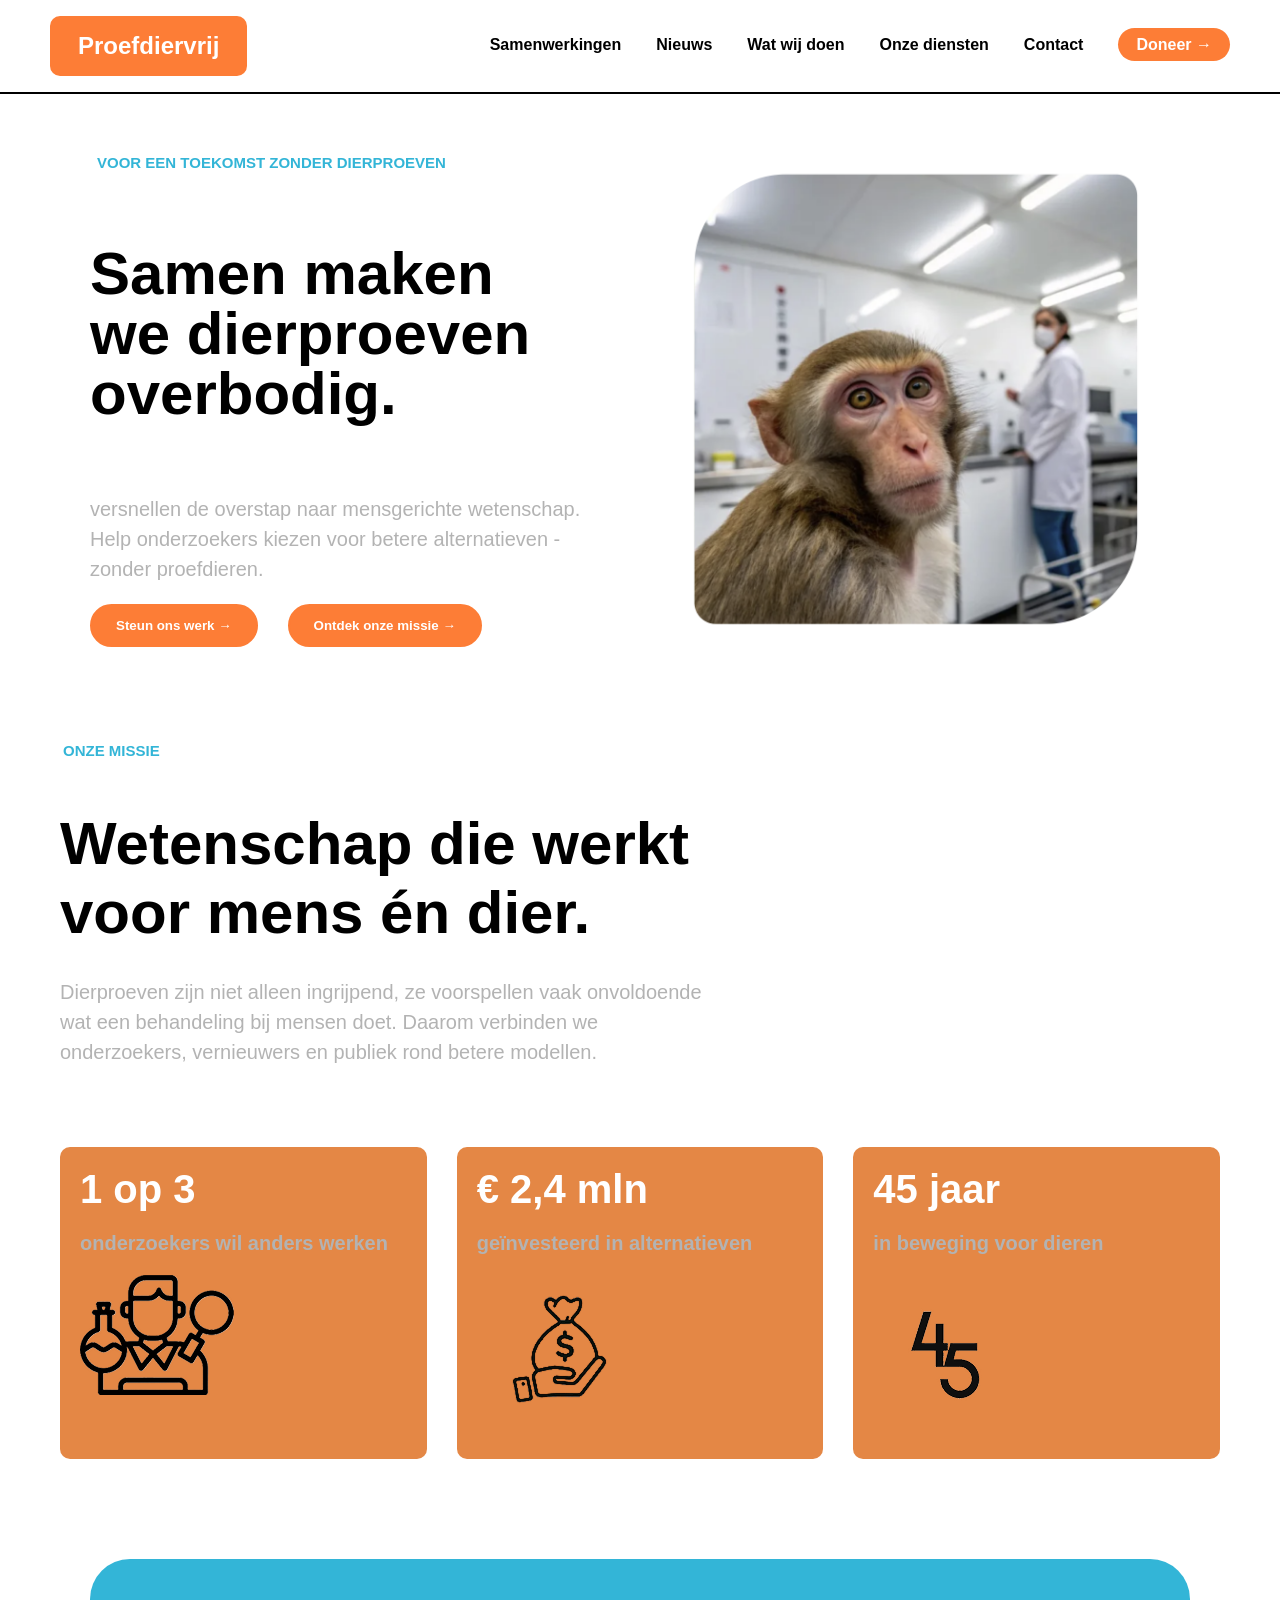
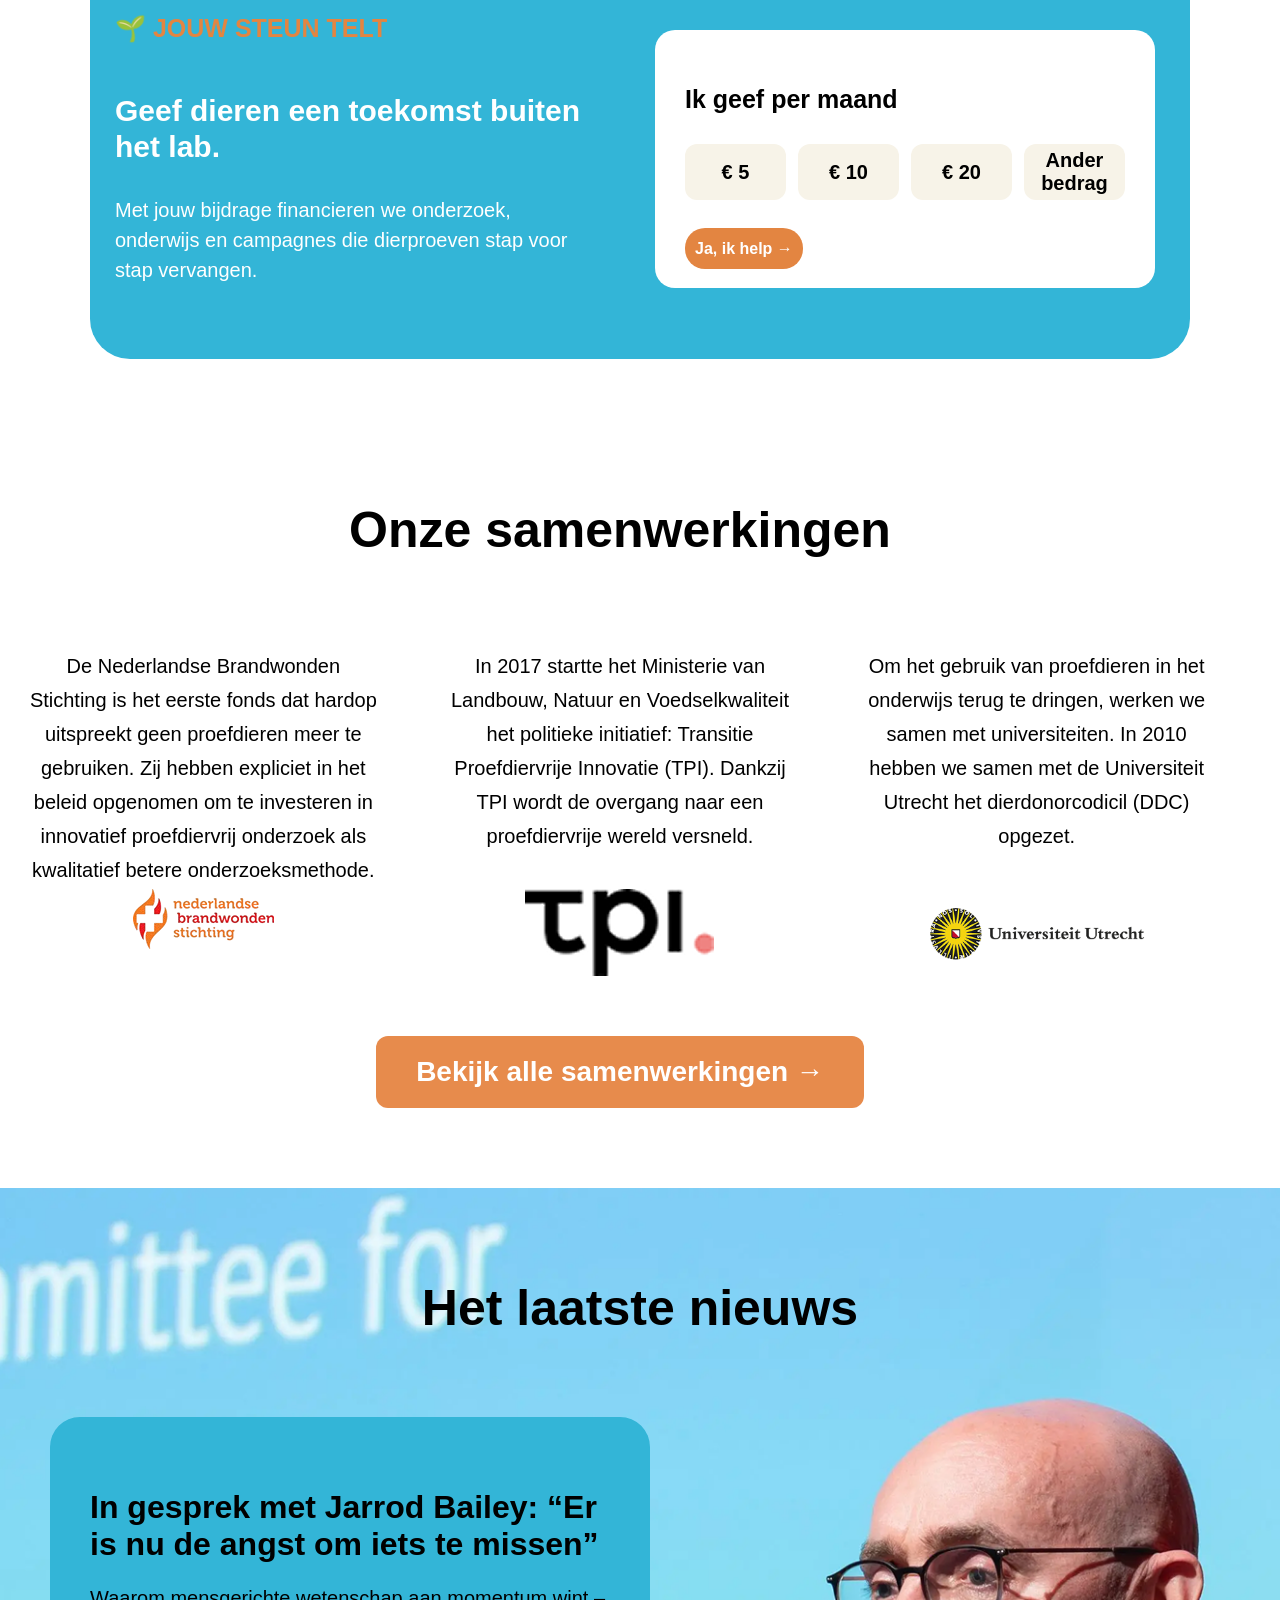
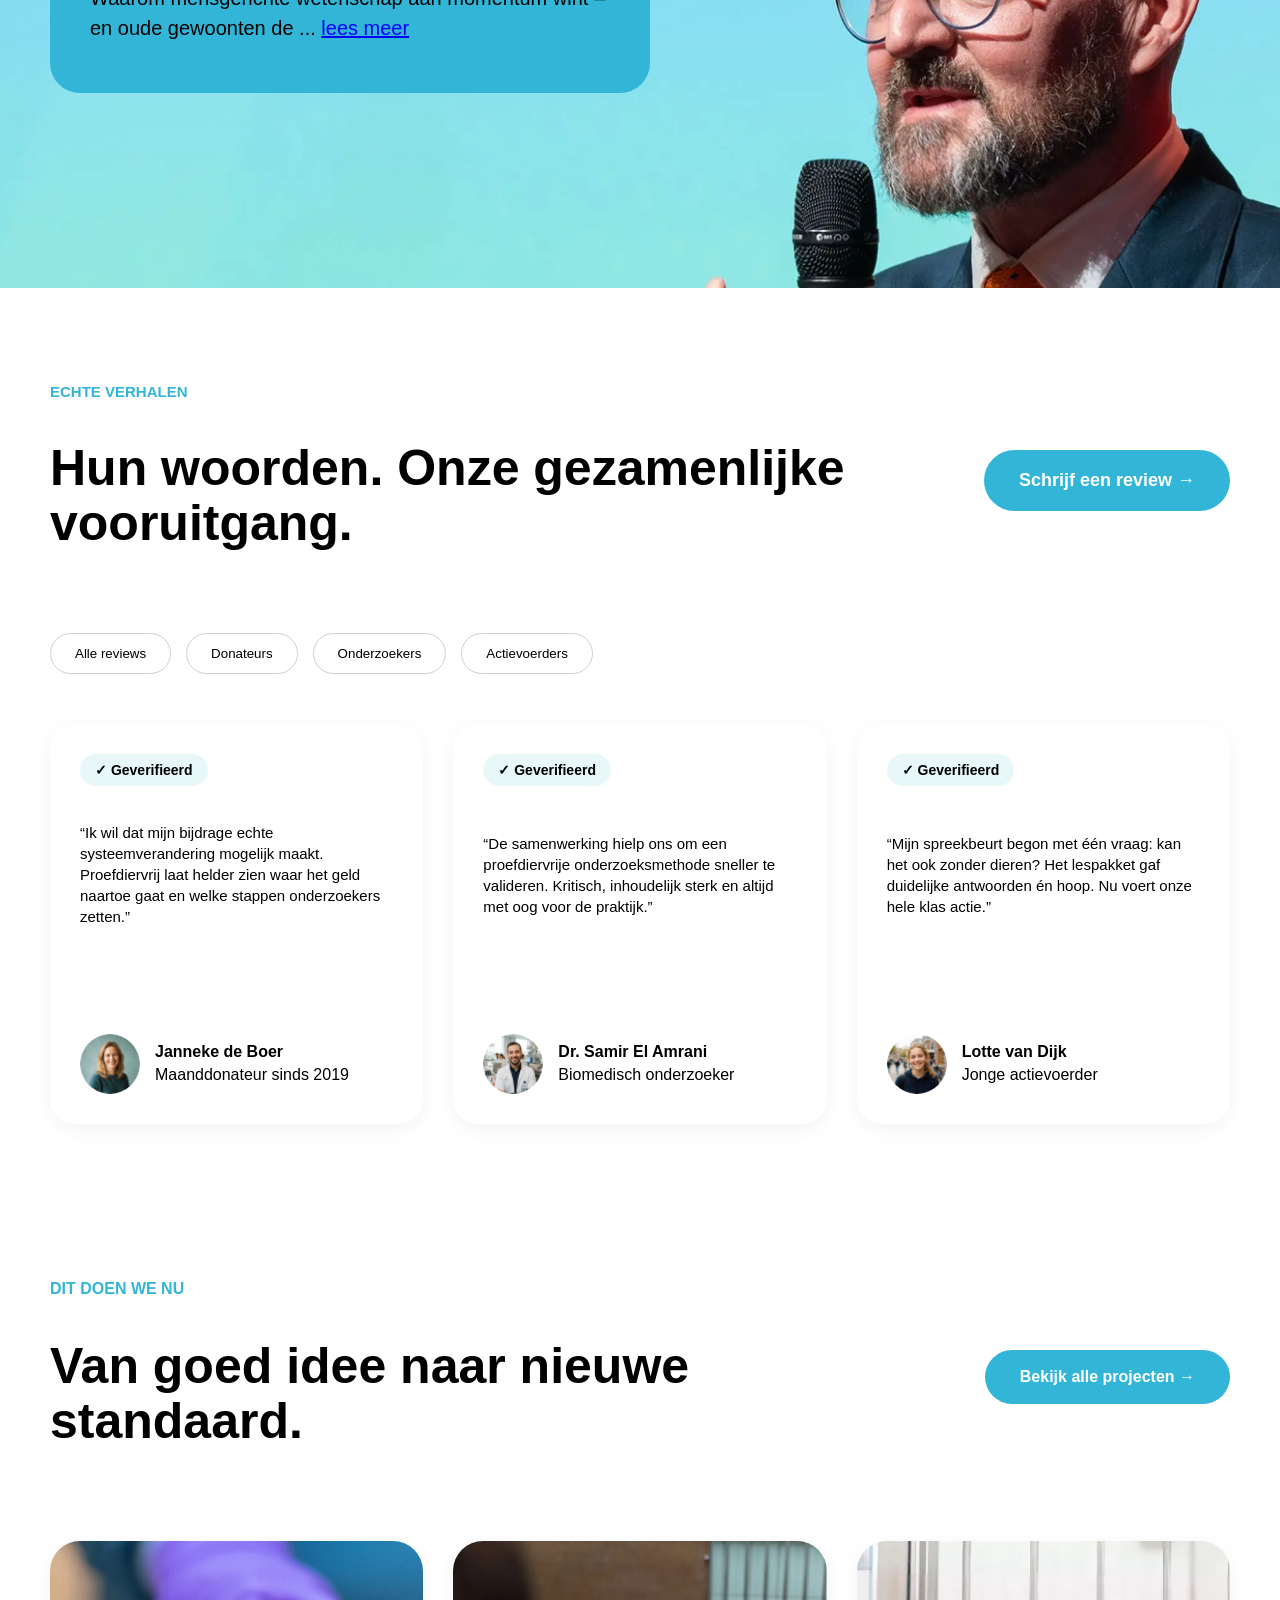
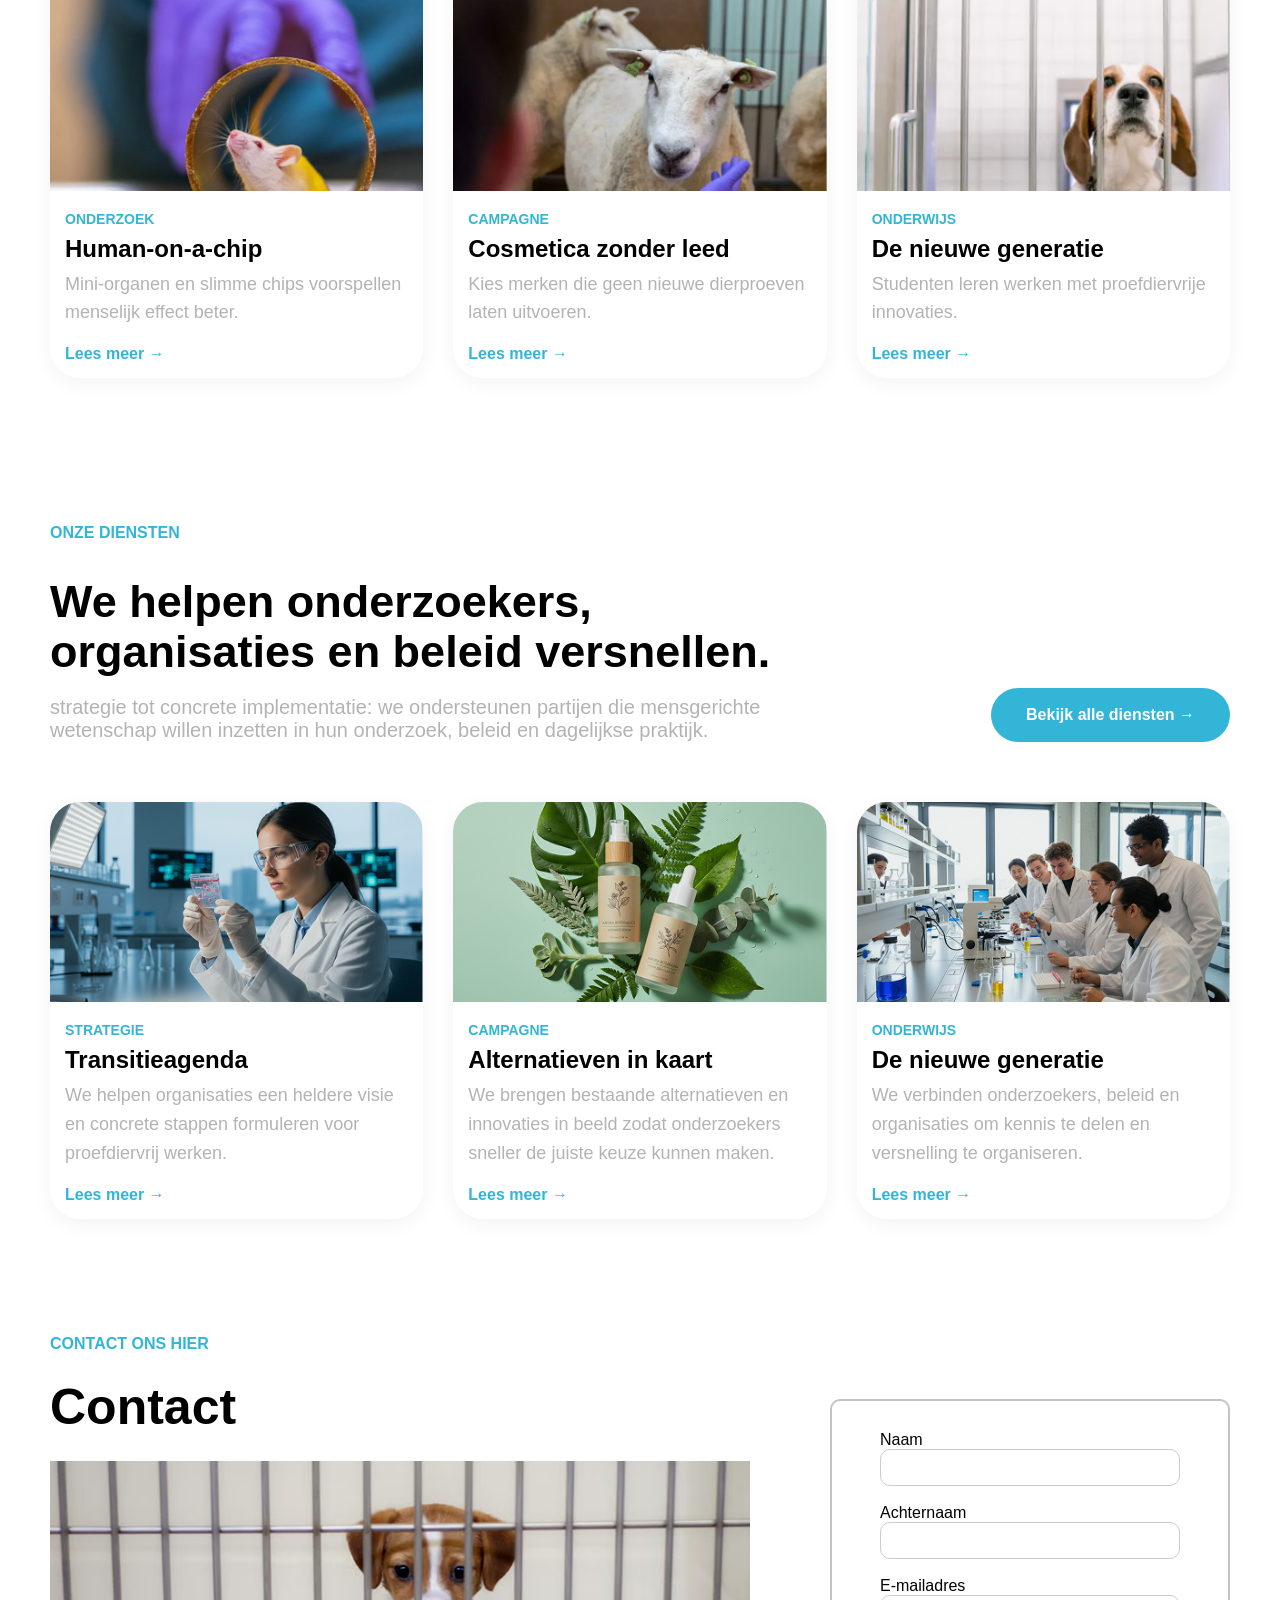
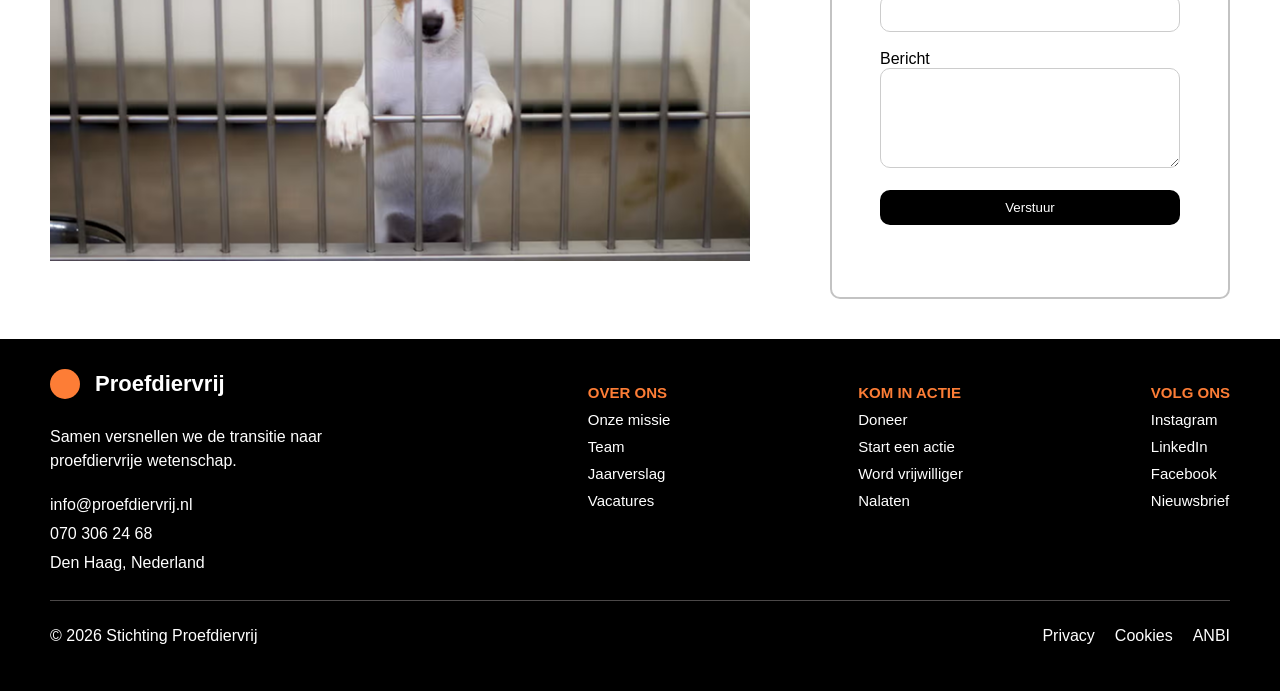
==== commit d9bdfc6b: "contact" ====
--- a/index.html
+++ b/index.html
@@ -6,6 +6,7 @@
     <title>dierproefvrij</title>
     <link rel="stylesheet" href="styles.css">
 </head>
+
 <body>
     <header class="header">
         <h1 class="logo">Proefdiervrij</h1>
@@ -368,21 +369,23 @@
 
     <div class="contact-form">
 
-        <p>Naam</p>
-        <div class="invoegen"></div>
-
-        <p>Achternaam</p>
-        <div class="invoegen"></div>
-
-        <p>Email</p>
-        <div class="invoegen"></div>
-
-        <p>Bericht</p>
-        <div class="textarea"></div>
-
-        <div class="verstuur">
-            Verstuur
-        </div>
+        <form action="#" method="post">
+
+    <label for="naam">Naam</label><br>
+    <input type="text" id="naam" name="naam"><br><br>
+
+    <label for="achternaam">Achternaam</label><br>
+    <input type="text" id="achternaam" name="achternaam"><br><br>
+
+    <label for="e-mail">E-mailadres</label><br>
+    <input type="e-mail" id="e-mail" name="e-mail"><br><br>
+
+    <label for="bericht">Bericht</label><br>
+    <textarea id="bericht" name="bericht"></textarea><br><br>
+
+    <input type="submit" value="Verstuur">
+
+</form>
 
     </div>
 
--- a/styles.css
+++ b/styles.css
@@ -694,6 +694,8 @@
 }
 
 .contact-form {
+    display: flex;
+    justify-content: center;
     width: 400px;
     height: 500px;
     background: white;
@@ -703,10 +705,24 @@
     border-radius: 10px;
 }
 
-.contact-form label {
-    display: block;
-    margin-bottom: 8px;
-    margin-top: 20px;
+input,textarea {
+    width: 300px;
+    padding: 10px;
+    border: 1px solid #ccc;
+    border-radius: 10px;
+}
+
+textarea {
+    height: 100px;
+}
+
+input[type="submit"] {
+    background-color: black;
+    color: white;
+    border: none;
+    border-radius: 10px;
+    padding: 10px 20px;
+    cursor: pointer;
 }
 
 .invoegen {
@@ -718,10 +734,6 @@
     margin-bottom: 20px;
 }
 
-.contact-form p {
-    margin: 8px;
-}
-
 .textarea {
     width: 100%;
     height: 70px;
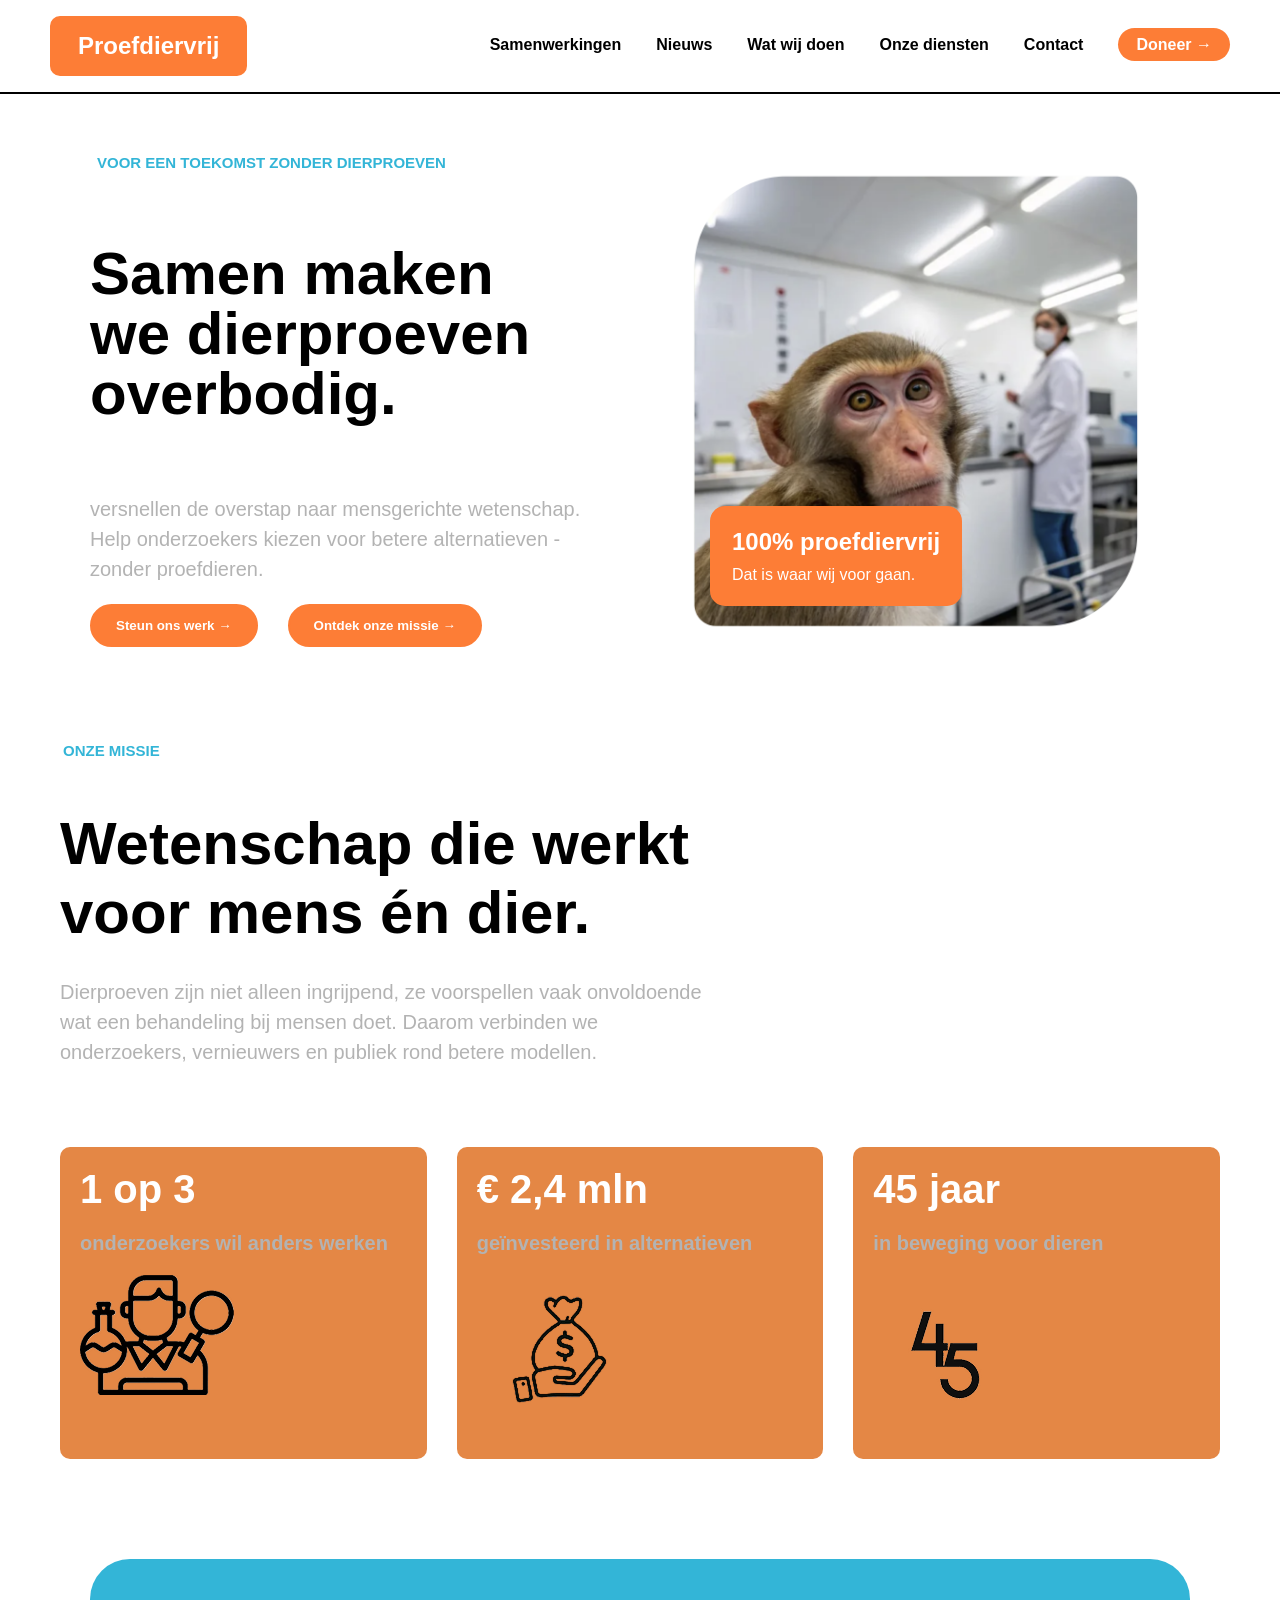
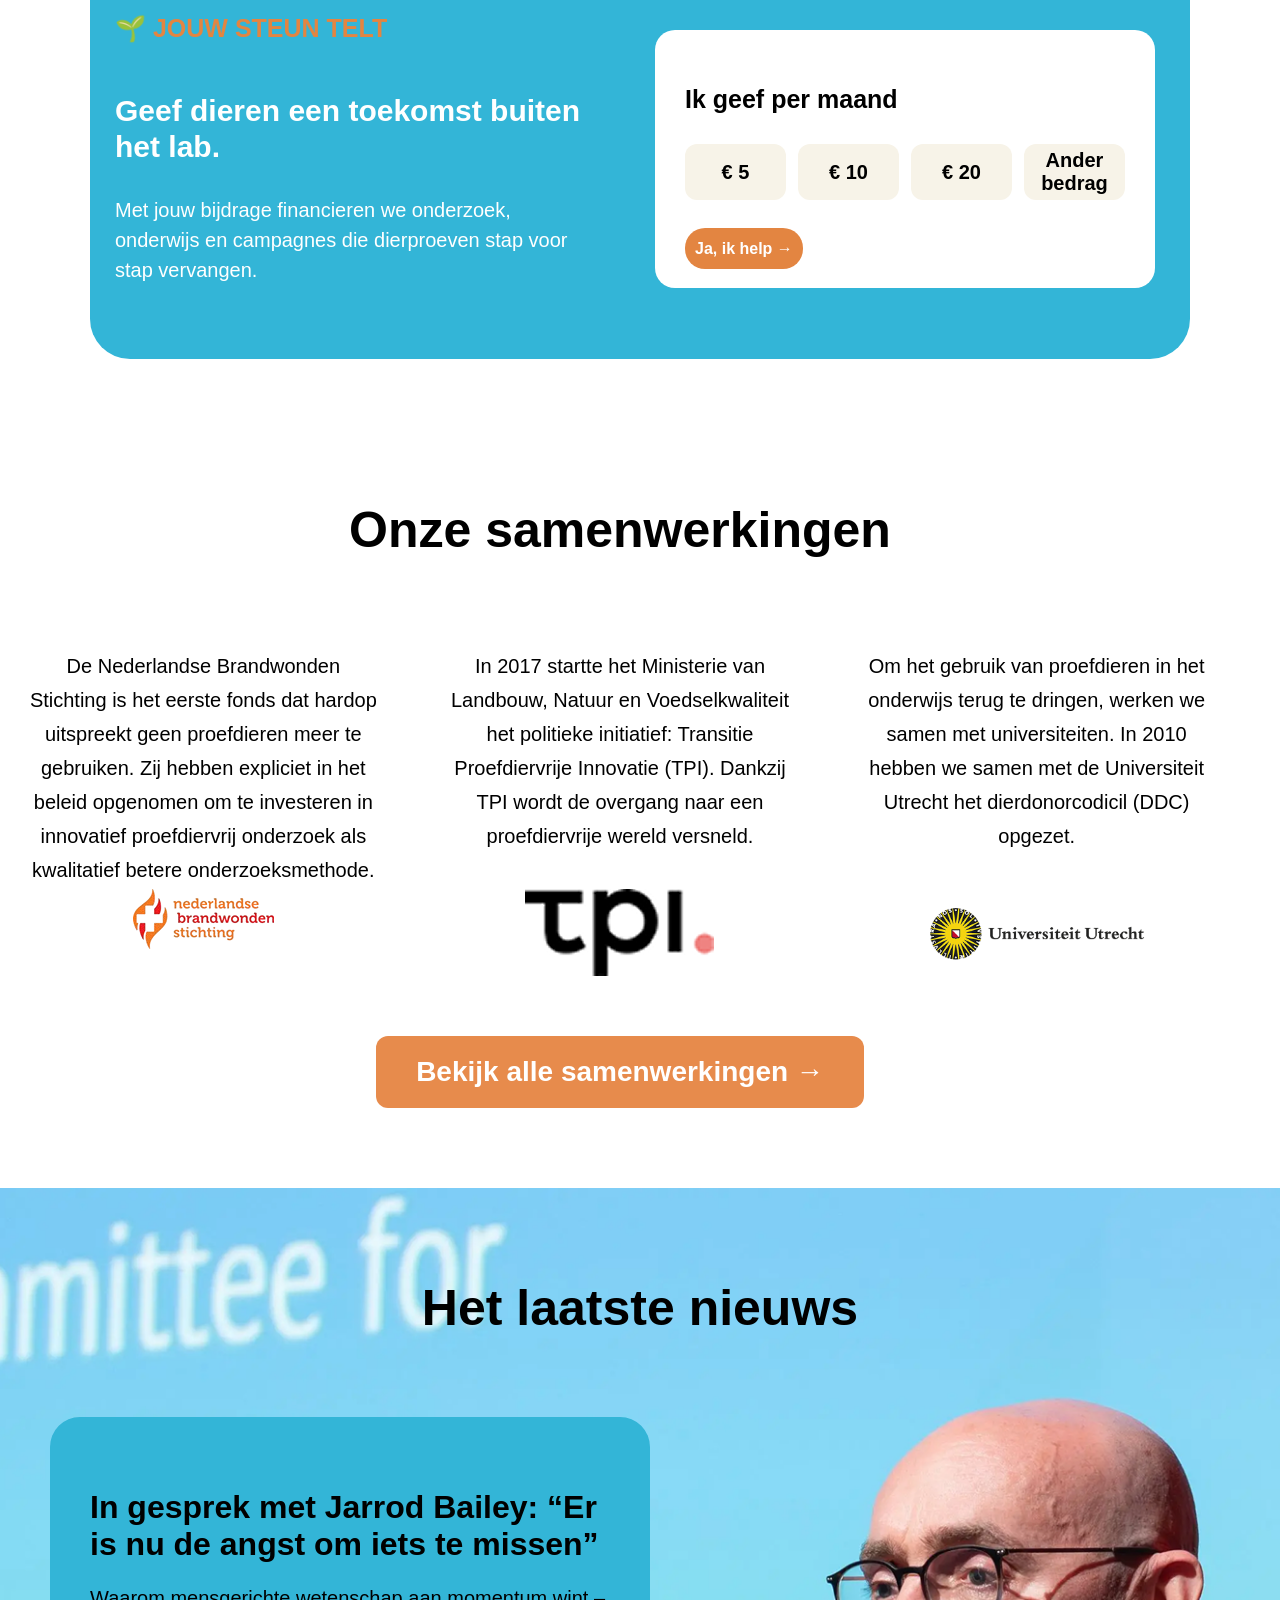
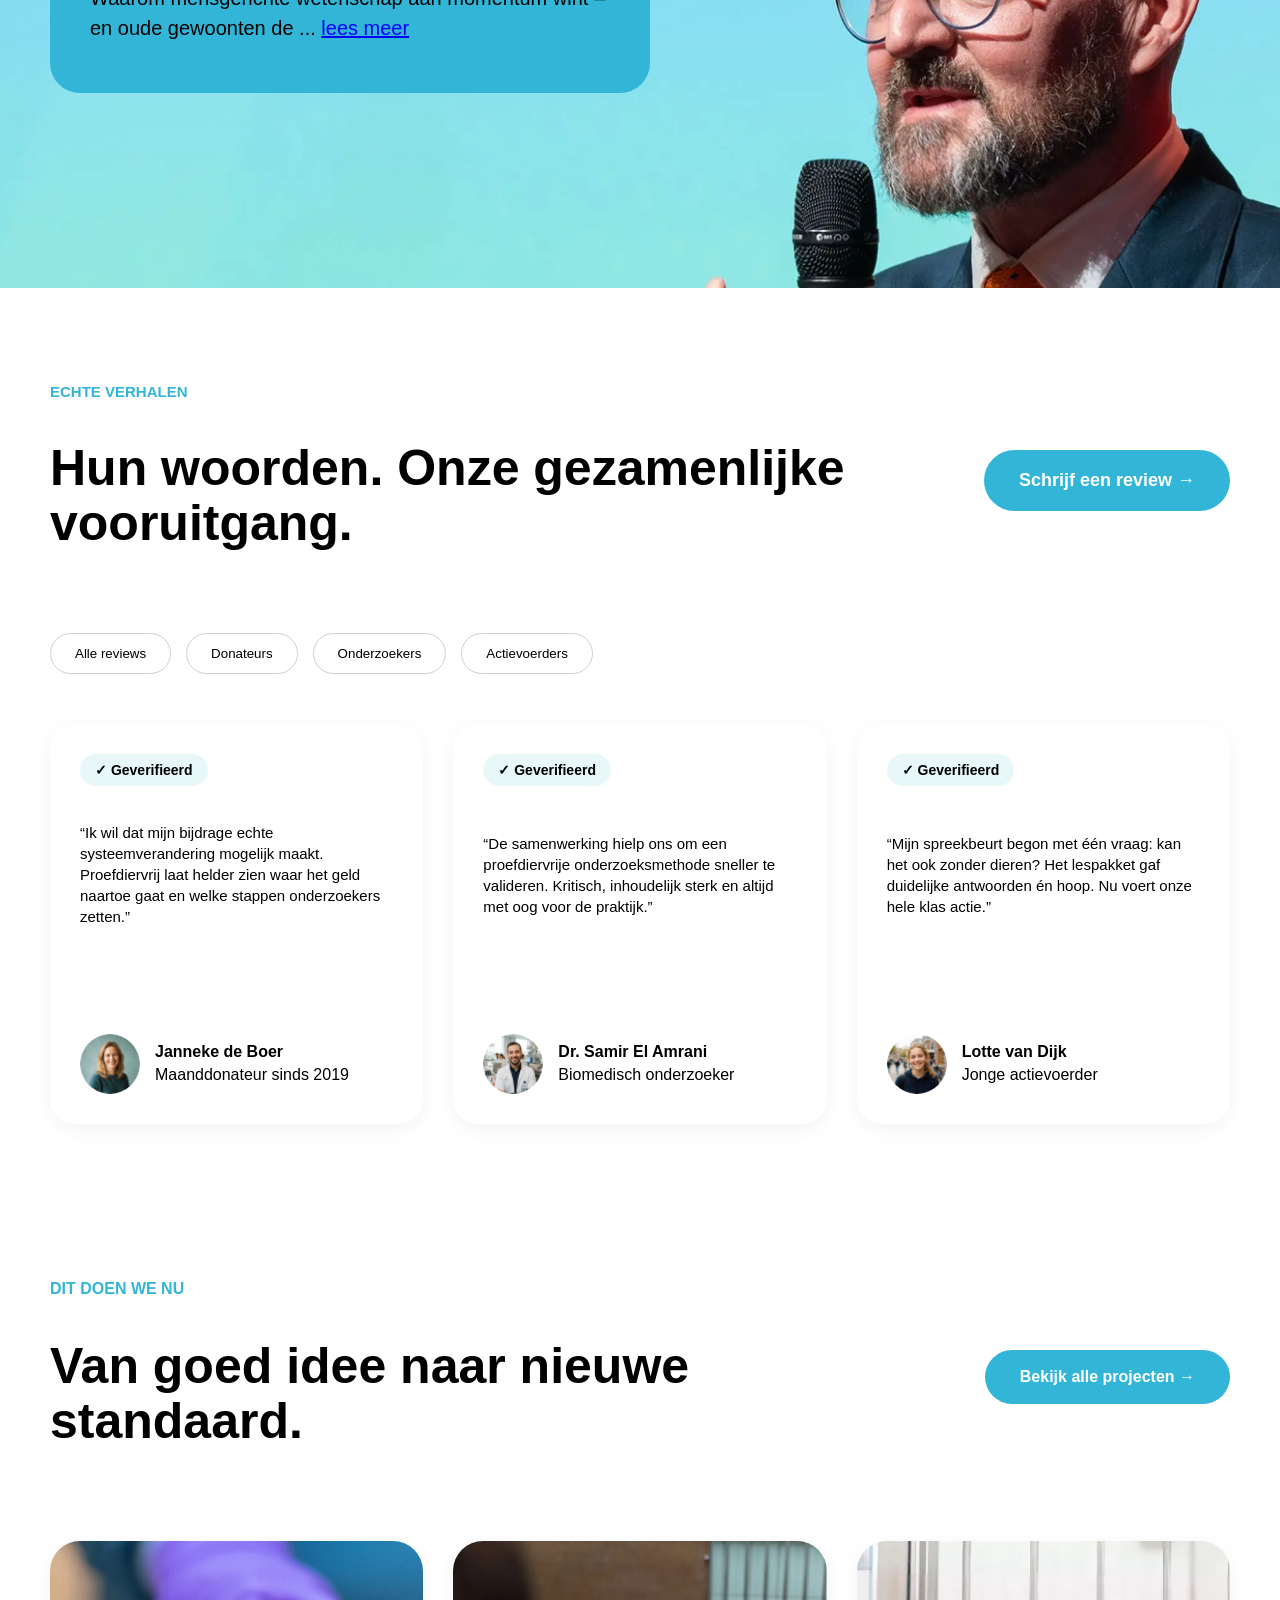
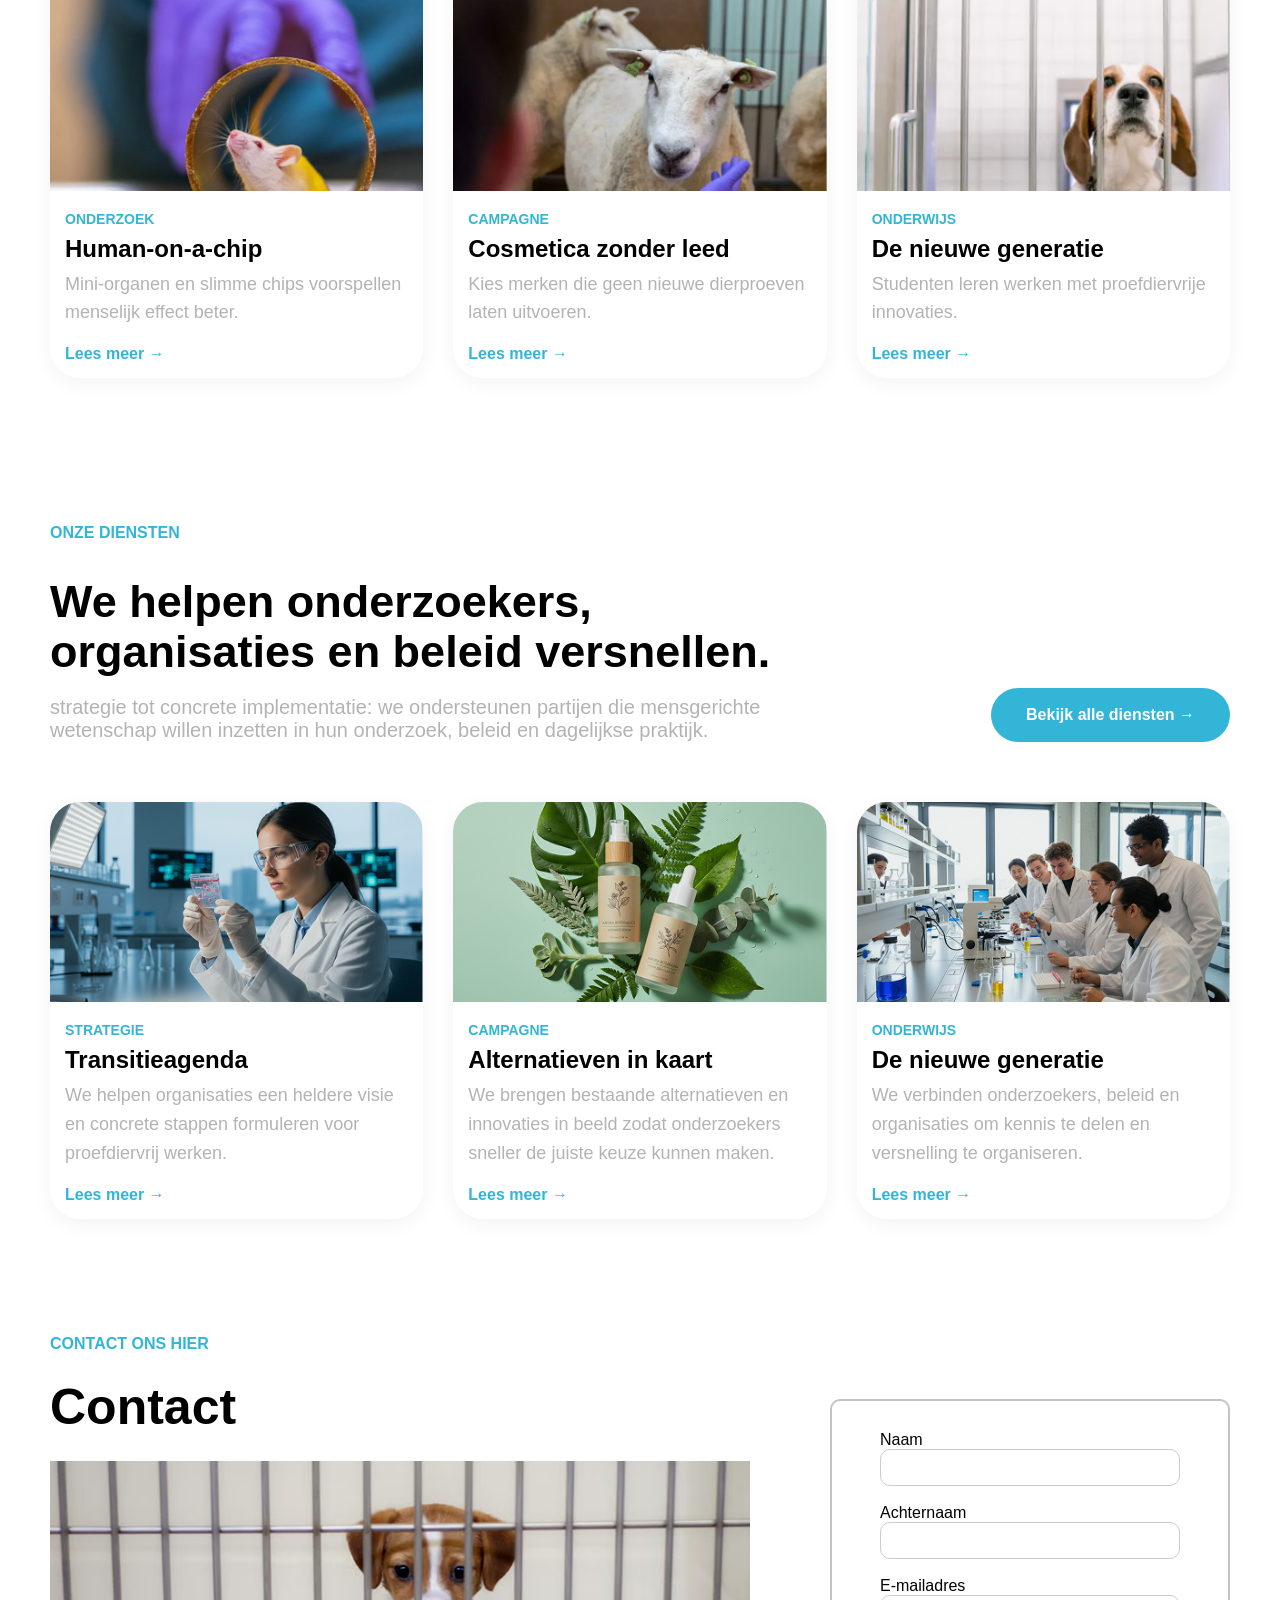
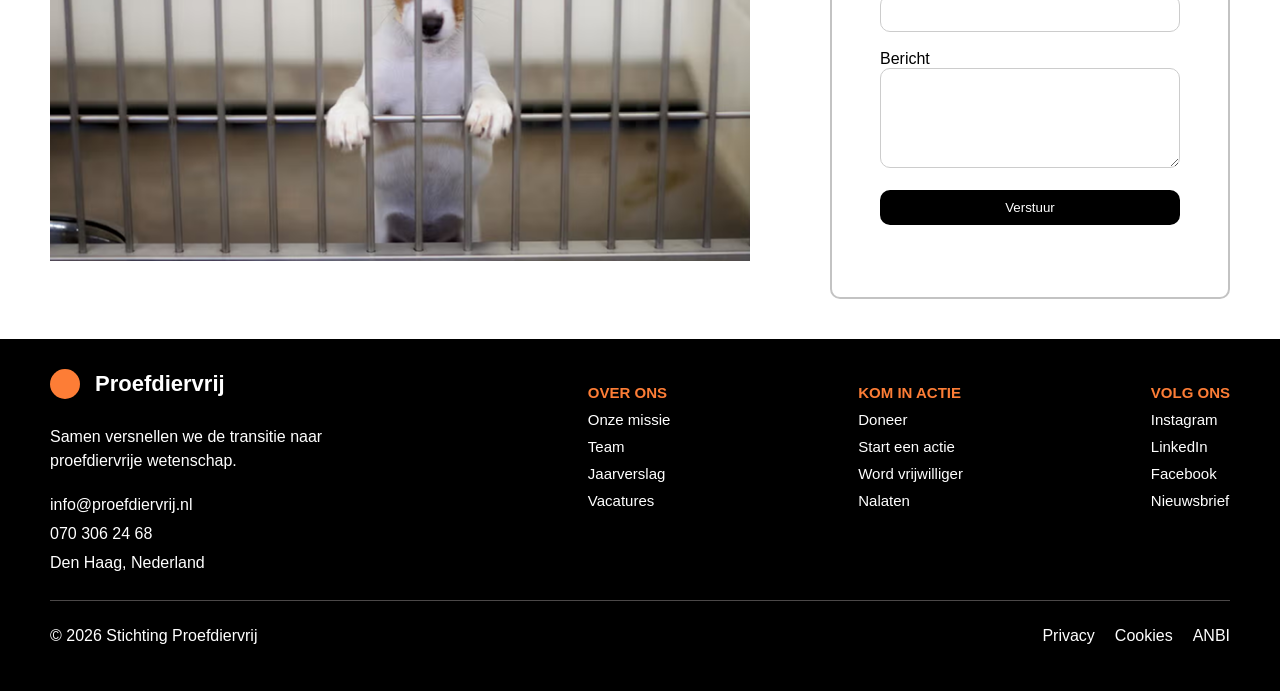
==== commit c9e0e62b: "aap foto label" ====
--- a/index.html
+++ b/index.html
@@ -28,9 +28,14 @@
 <hr class="zwarte-lijn">
 
 <section class="hero">
-    <div> 
-        <img class="aapfoto" src="img/aap.png" alt="aapfoto">
-    </div>
+        <div class="aap-container"> 
+            <img class="aapfoto" src="img/aap.png" alt="aapfoto">
+            
+            <div class="aap-tekst">
+                <h2>100% proefdiervrij</h2>
+                <span>Dat is waar wij voor gaan.</span>
+            </div>
+        </div>
         <div class="herotext">
        
         <p class="hero-label">VOOR EEN TOEKOMST ZONDER DIERPROEVEN</p> 
--- a/styles.css
+++ b/styles.css
@@ -113,12 +113,38 @@
 }
 
 .aapfoto {
-  height: auto;
-  width: 450px;
-  margin-left: 100px;
-  margin-top: 50px;
-}
- 
+    display: block;
+    height: auto;
+    width: 450px;
+    margin-left: 100px;
+    margin-top: 50px;
+}
+
+.aap-container {
+    position: relative;
+    display: inline-block;
+} 
+
+.aap-tekst {
+    border: 2px solid rgb(253, 125, 54);
+    border-radius: 15px;
+    background-color: rgb(253, 125, 54);
+    position: absolute;
+    bottom: 25px;       
+    left: 120px;
+    padding: 20px;
+}
+
+.aap-container h2 {
+    color: white;
+    margin: 0 0 10px 0;
+}
+
+.aap-container span {
+    color: white;
+    display: block;
+}
+
 .knoppies {
   display: flex;
   gap: 30px;
@@ -705,7 +731,7 @@
     border-radius: 10px;
 }
 
-input,textarea {
+input, textarea {
     width: 300px;
     padding: 10px;
     border: 1px solid #ccc;
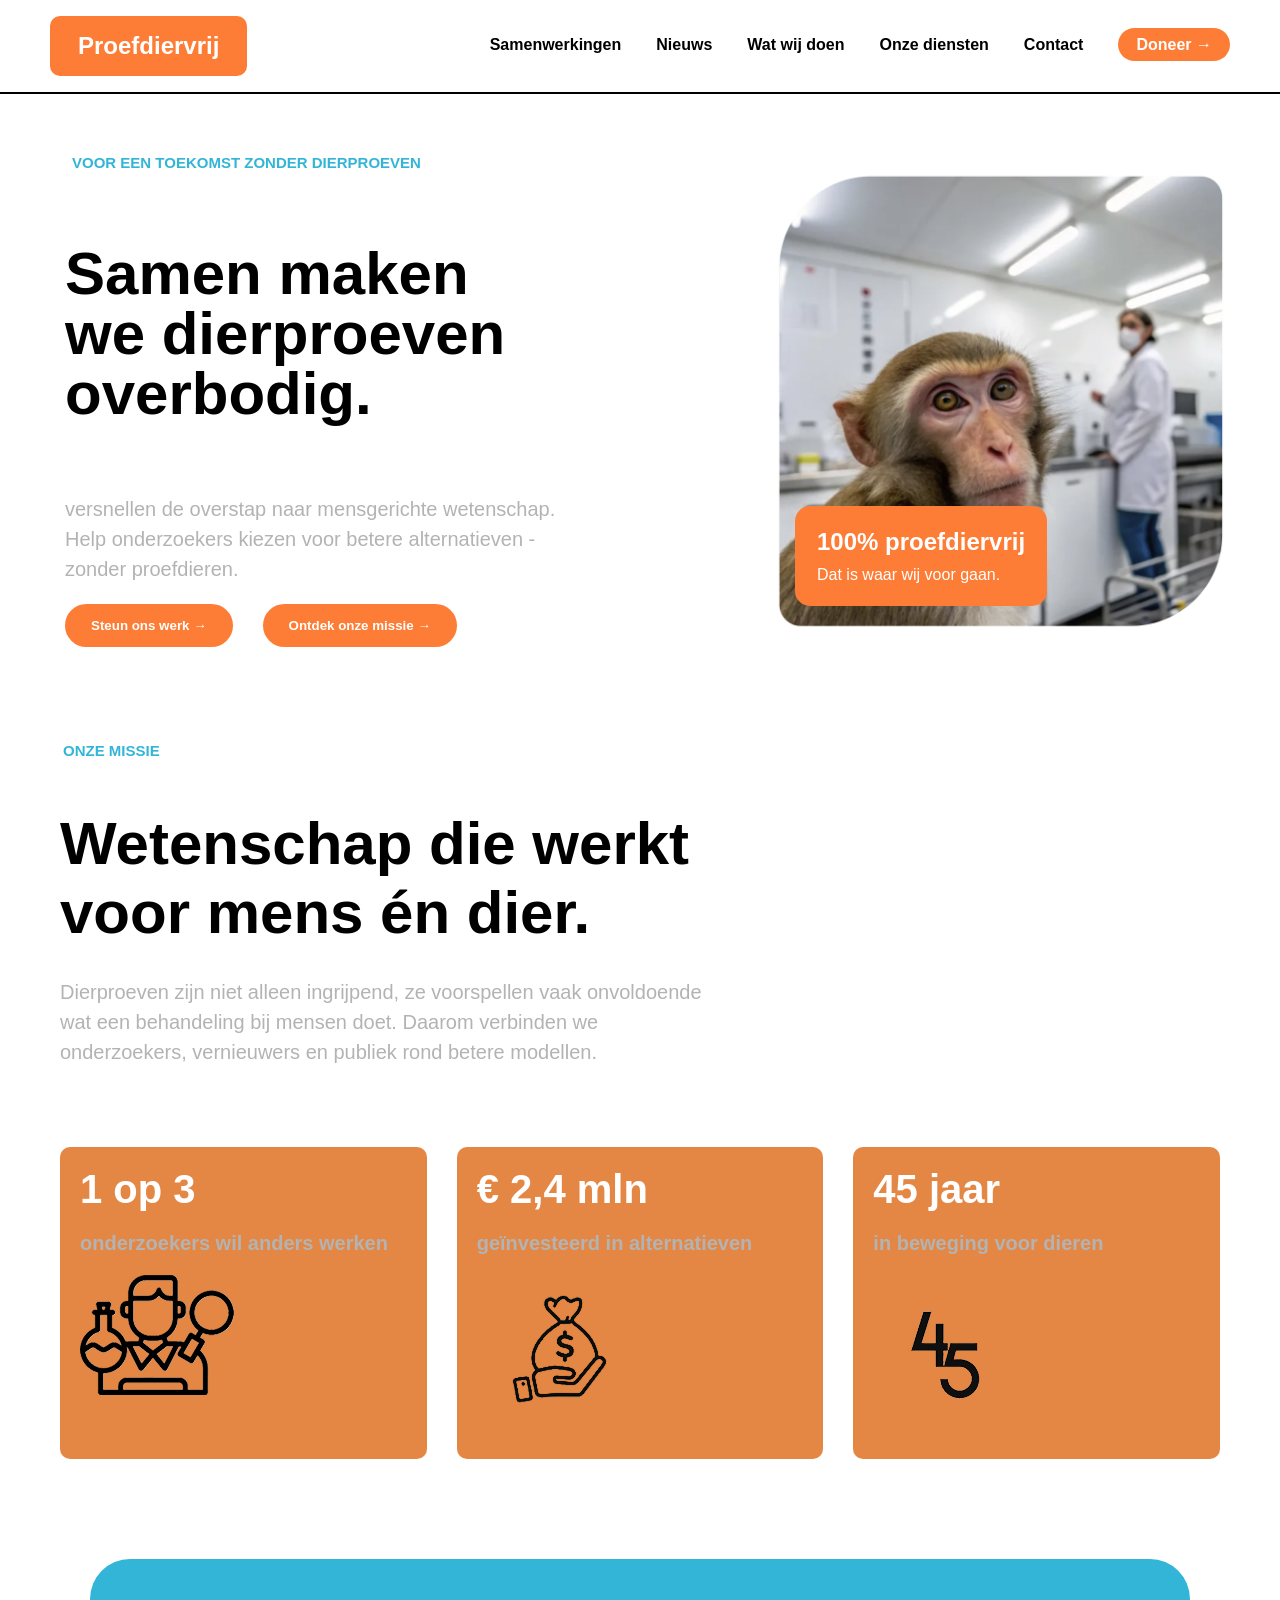
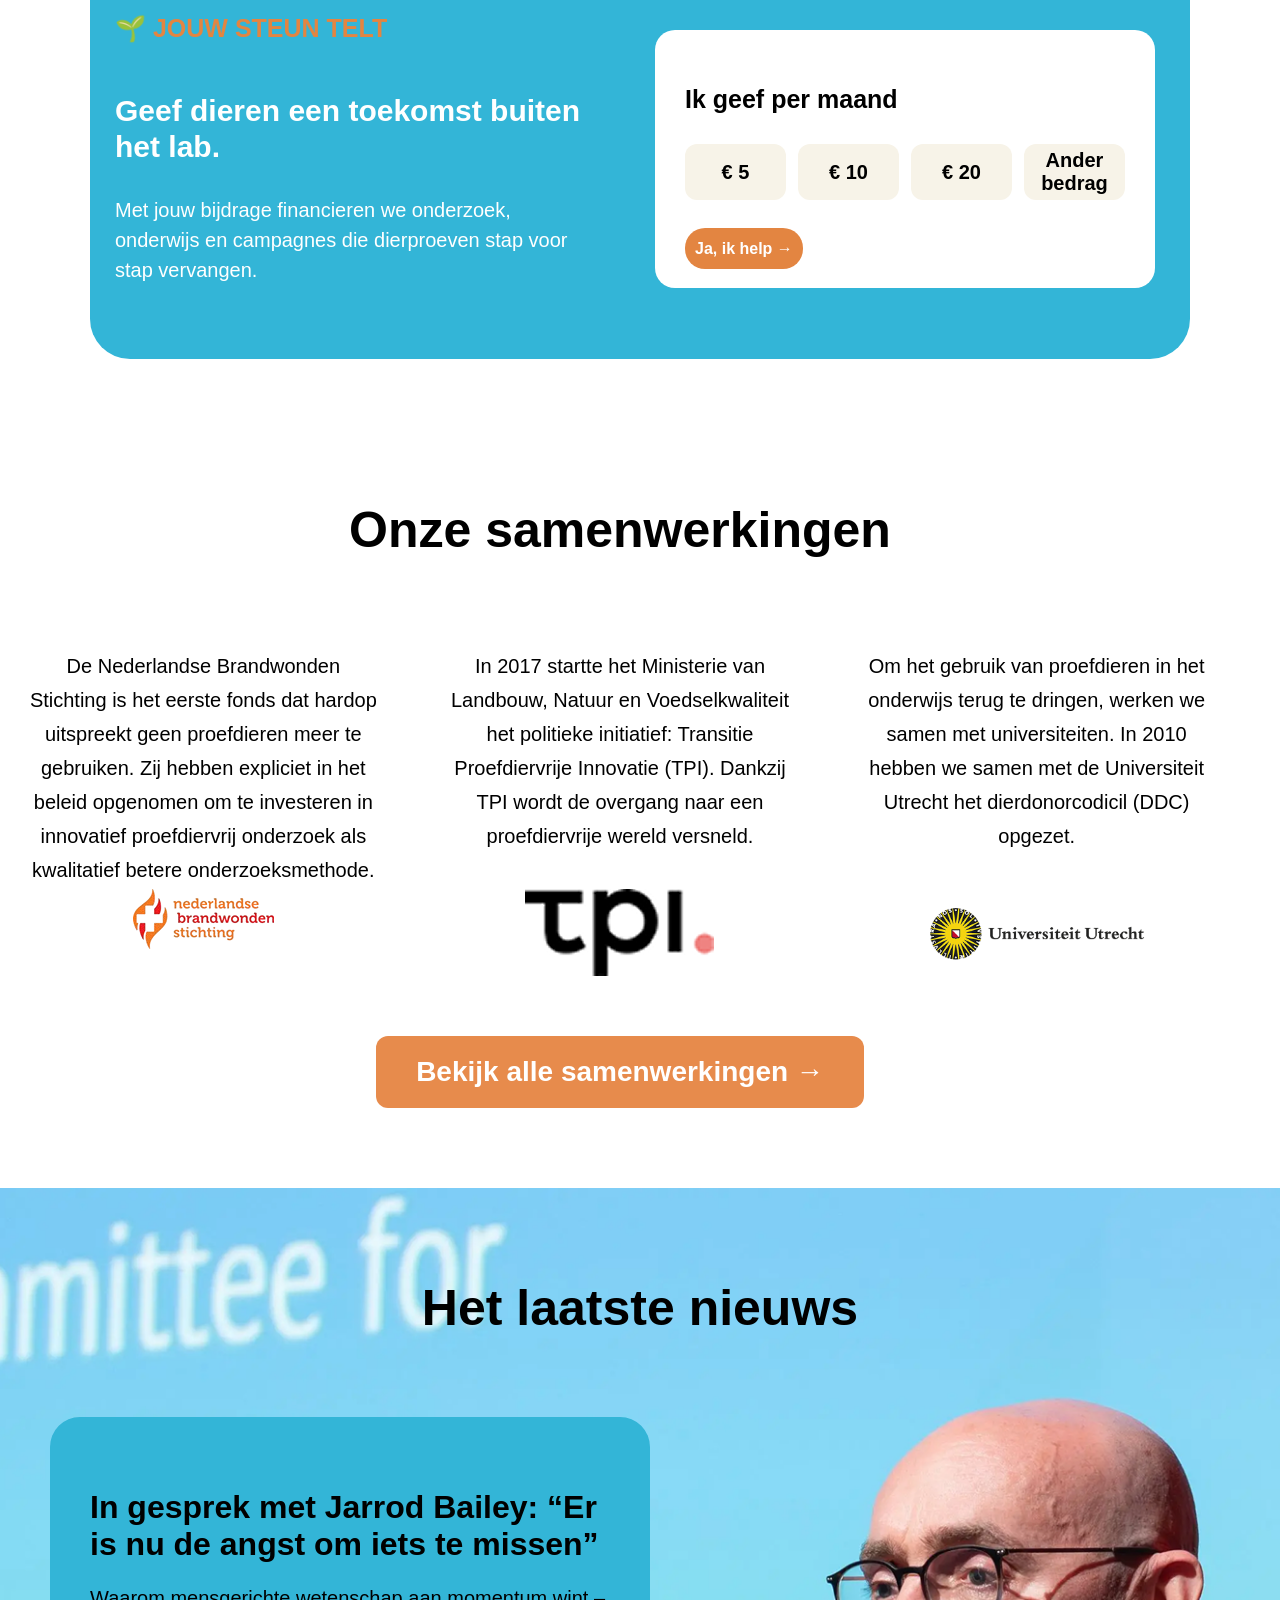
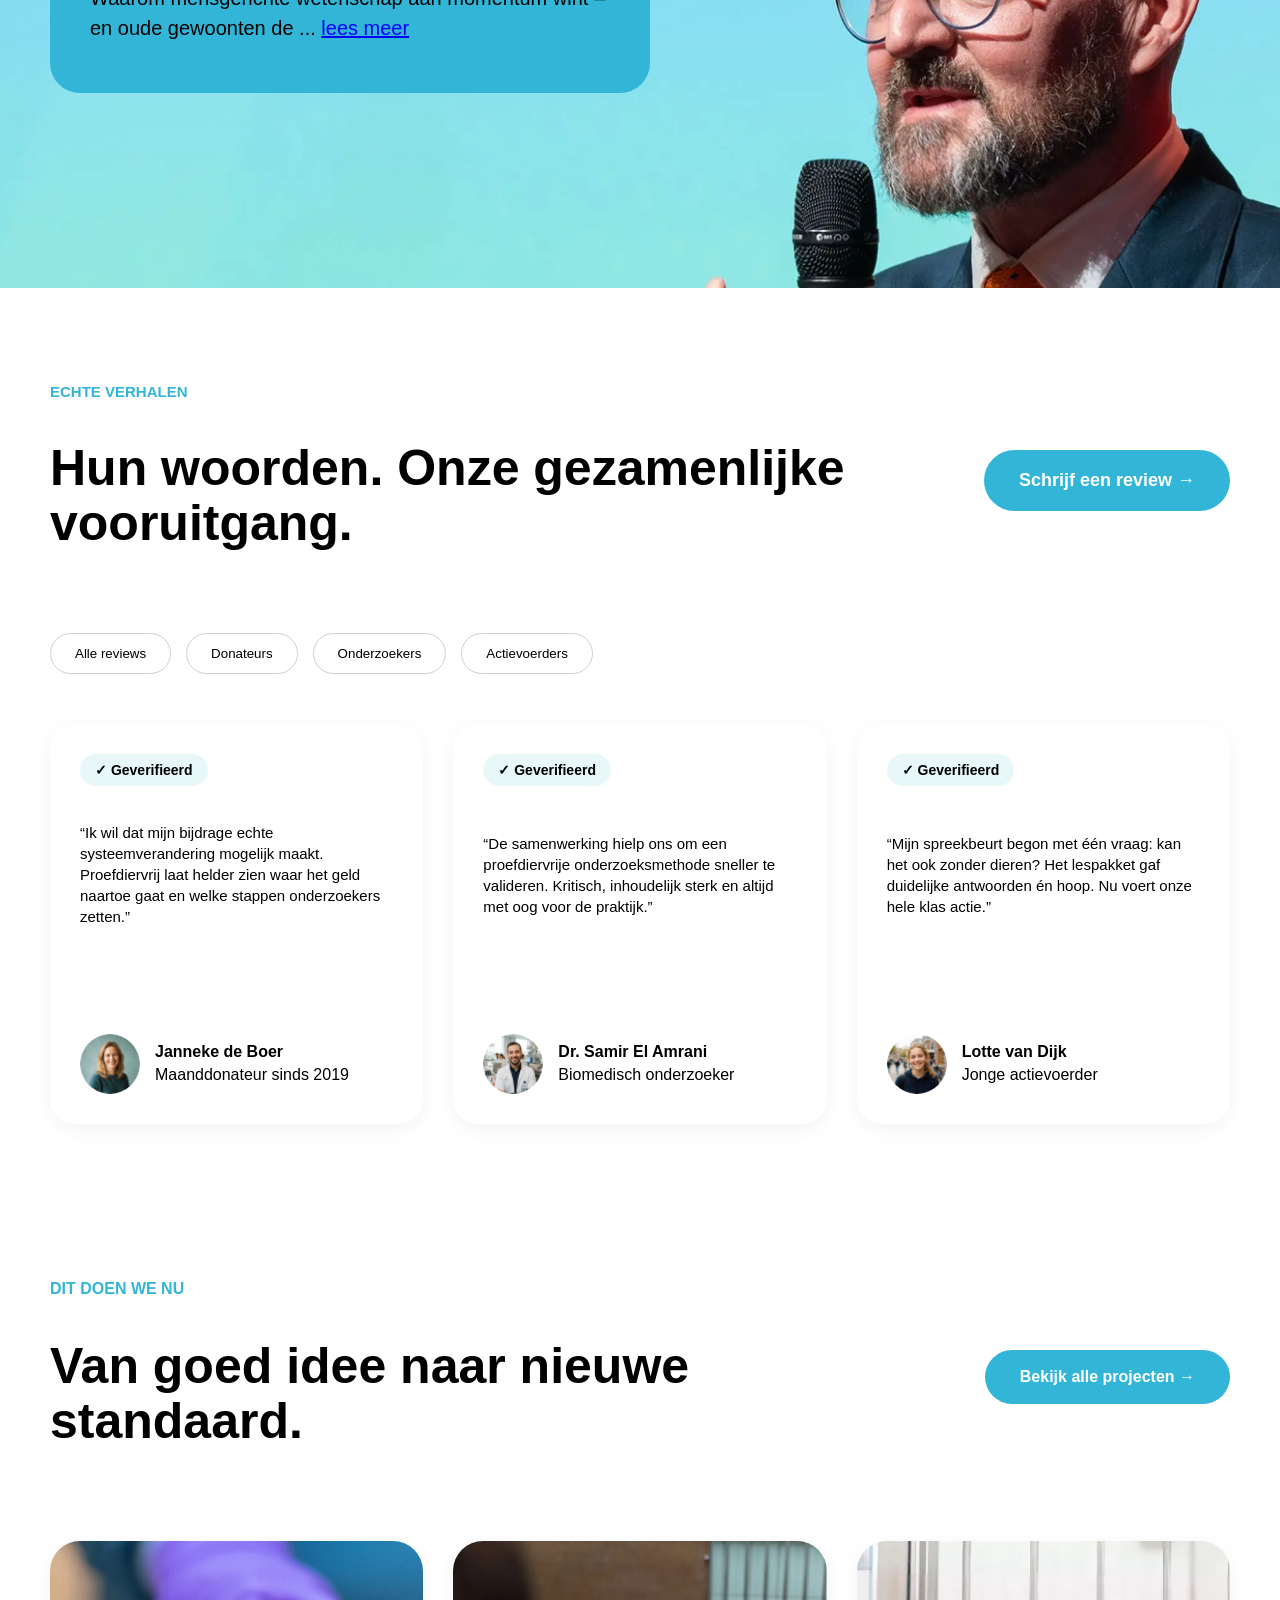
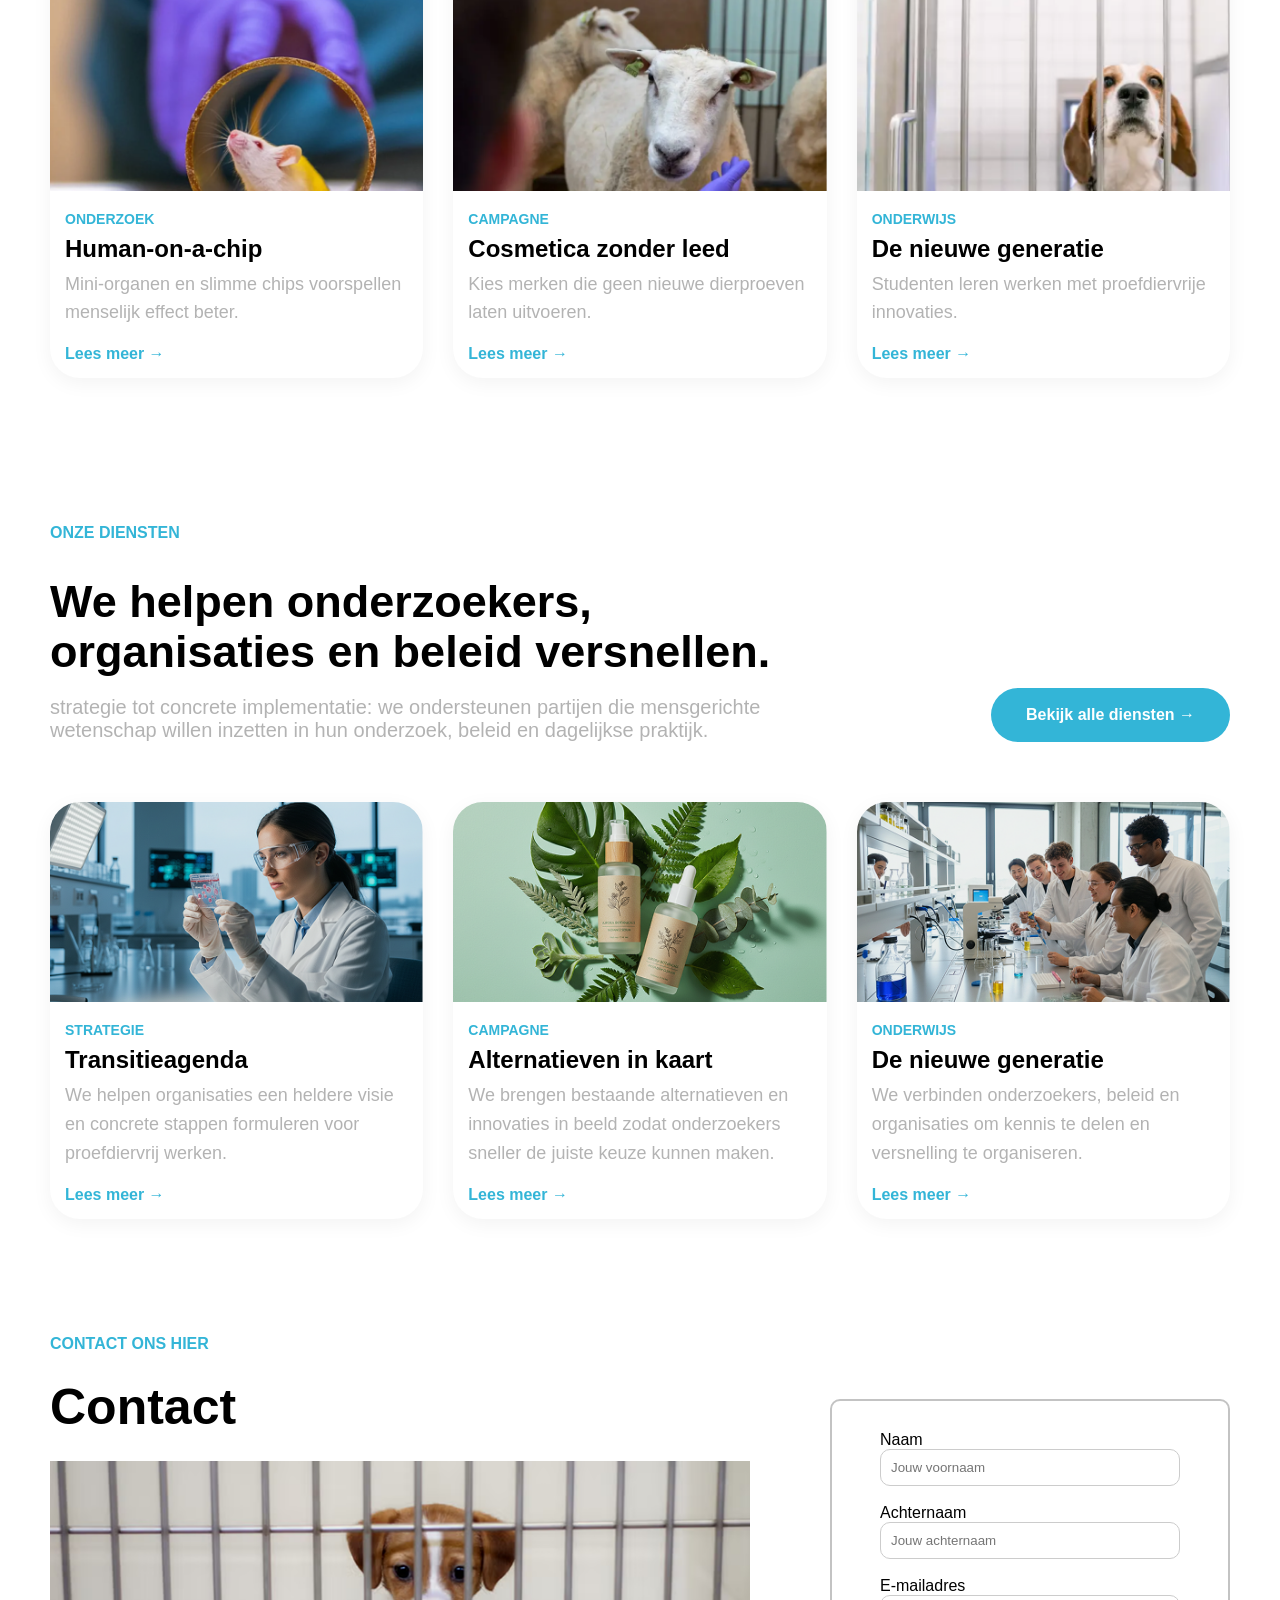
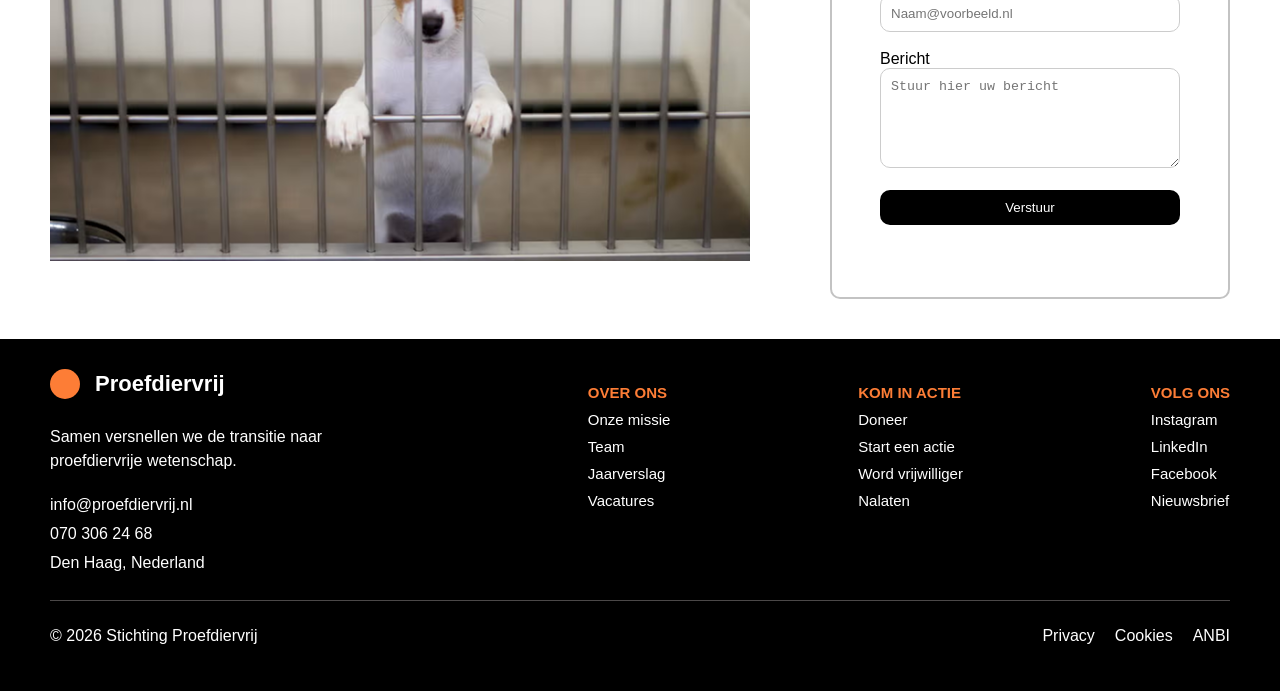
==== commit e0264672: "form laten werken" ====
--- a/index.html
+++ b/index.html
@@ -374,19 +374,19 @@
 
     <div class="contact-form">
 
-        <form action="#" method="post">
+        <form action="mailto:613509@edu.rocmn.nl" method="post" enctype="text/plain">
 
     <label for="naam">Naam</label><br>
-    <input type="text" id="naam" name="naam"><br><br>
+    <input type="text" id="naam" placeholder="Jouw voornaam" required><br><br>
 
     <label for="achternaam">Achternaam</label><br>
-    <input type="text" id="achternaam" name="achternaam"><br><br>
+    <input type="text" id="achternaam" placeholder="Jouw achternaam" required><br><br>
 
     <label for="e-mail">E-mailadres</label><br>
-    <input type="e-mail" id="e-mail" name="e-mail"><br><br>
+    <input type="email" id="e-mail" placeholder="Naam@voorbeeld.nl" required><br><br>
 
     <label for="bericht">Bericht</label><br>
-    <textarea id="bericht" name="bericht"></textarea><br><br>
+    <textarea id="bericht" placeholder="Stuur hier uw bericht" required></textarea><br><br>
 
     <input type="submit" value="Verstuur">
 
--- a/styles.css
+++ b/styles.css
@@ -67,7 +67,7 @@
 
 .hero {
     display: flex;
-    justify-content: center;
+    justify-content: space-around;
     align-items: center;
     padding: 80px, 60px;
     width: 100%;
@@ -95,7 +95,7 @@
     font-size: 20px;
     line-height: 1.5;
     color: black;
-    margin-left: -50px;
+    margin-left: 10px;
 }
 
 .hero-p {
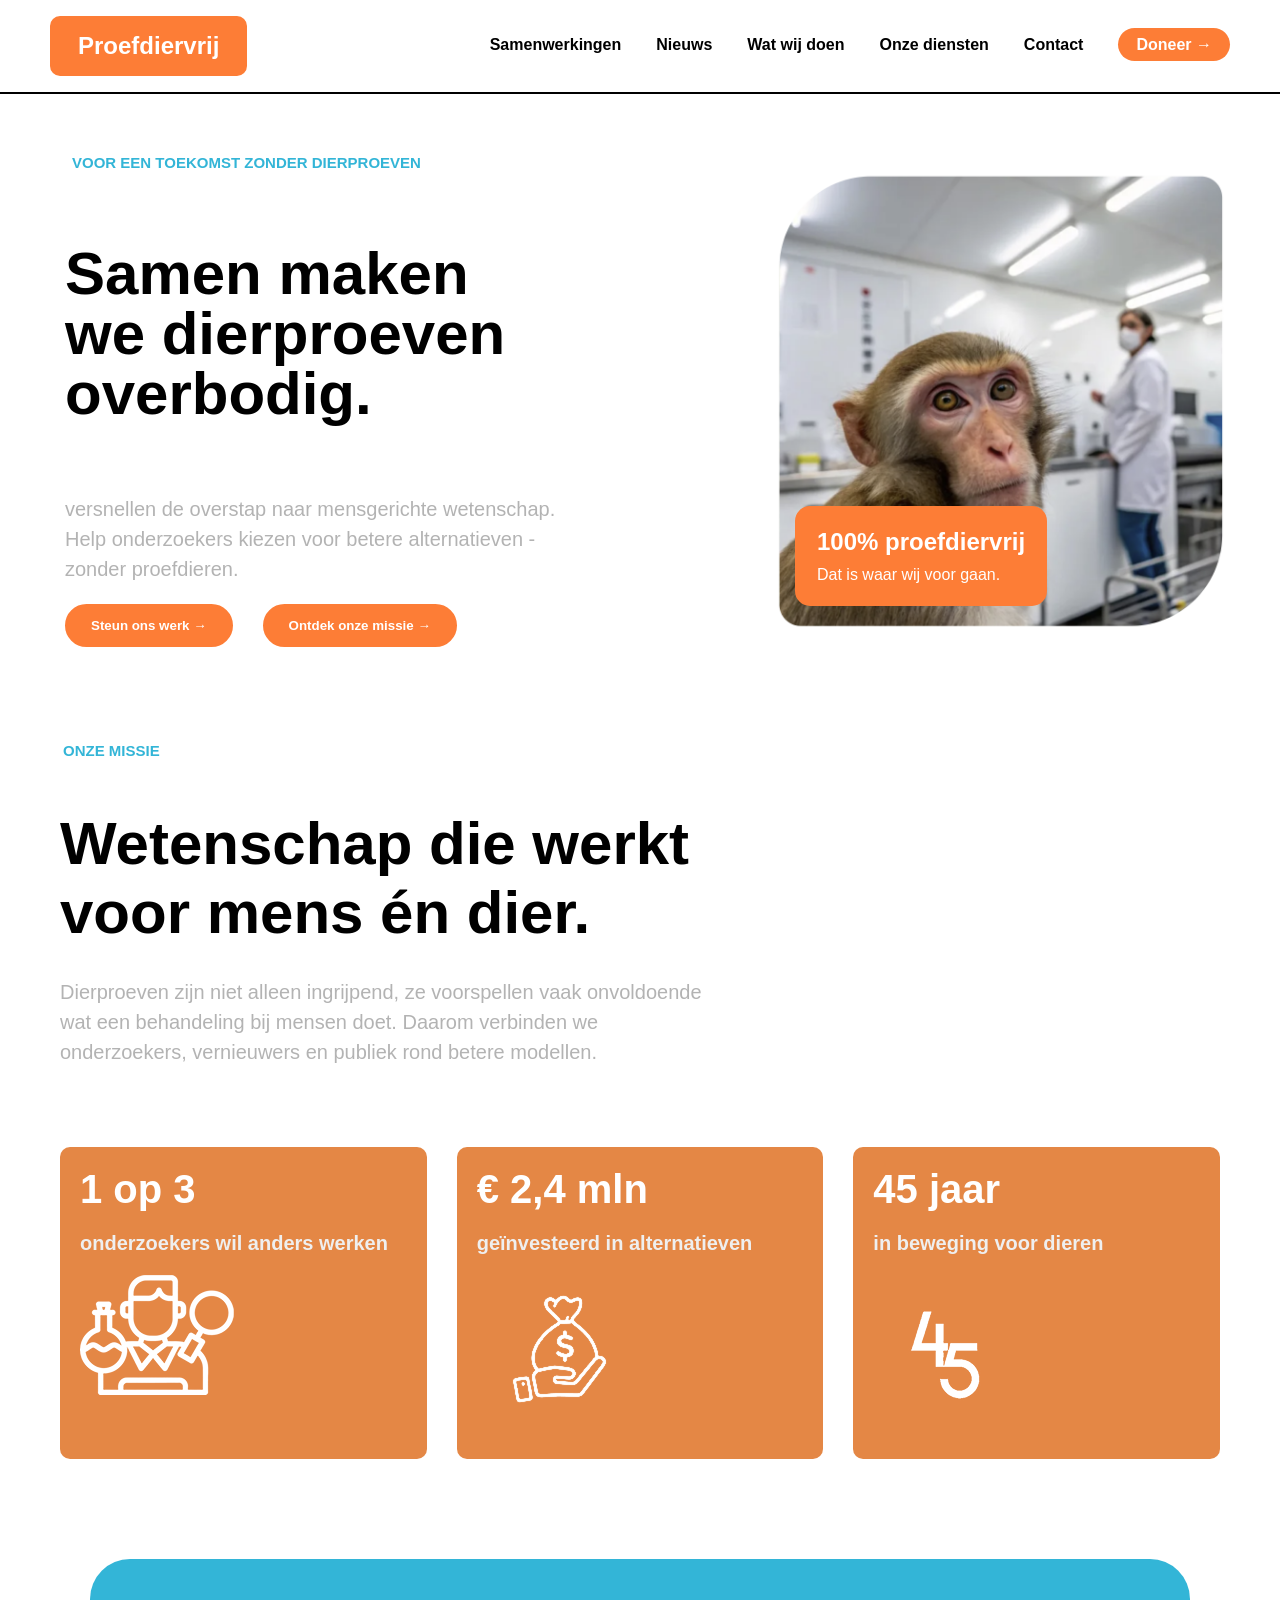
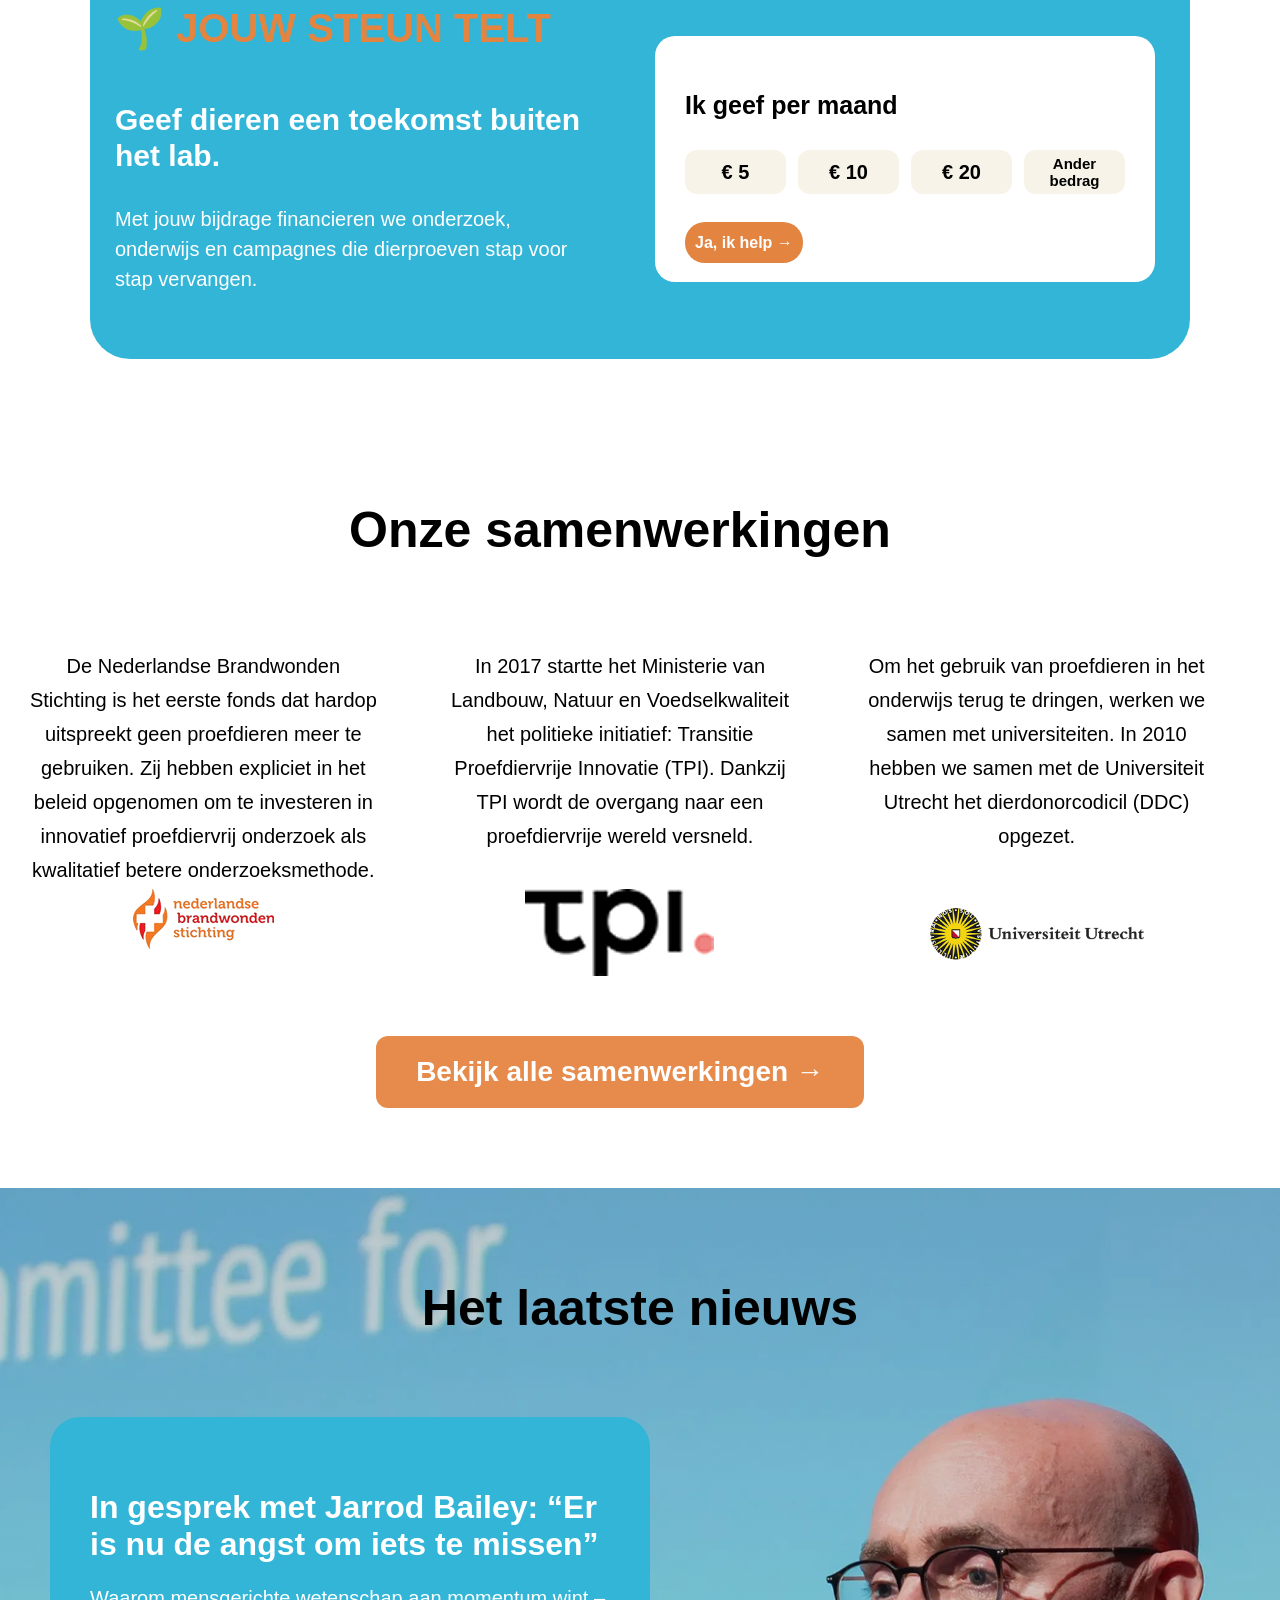
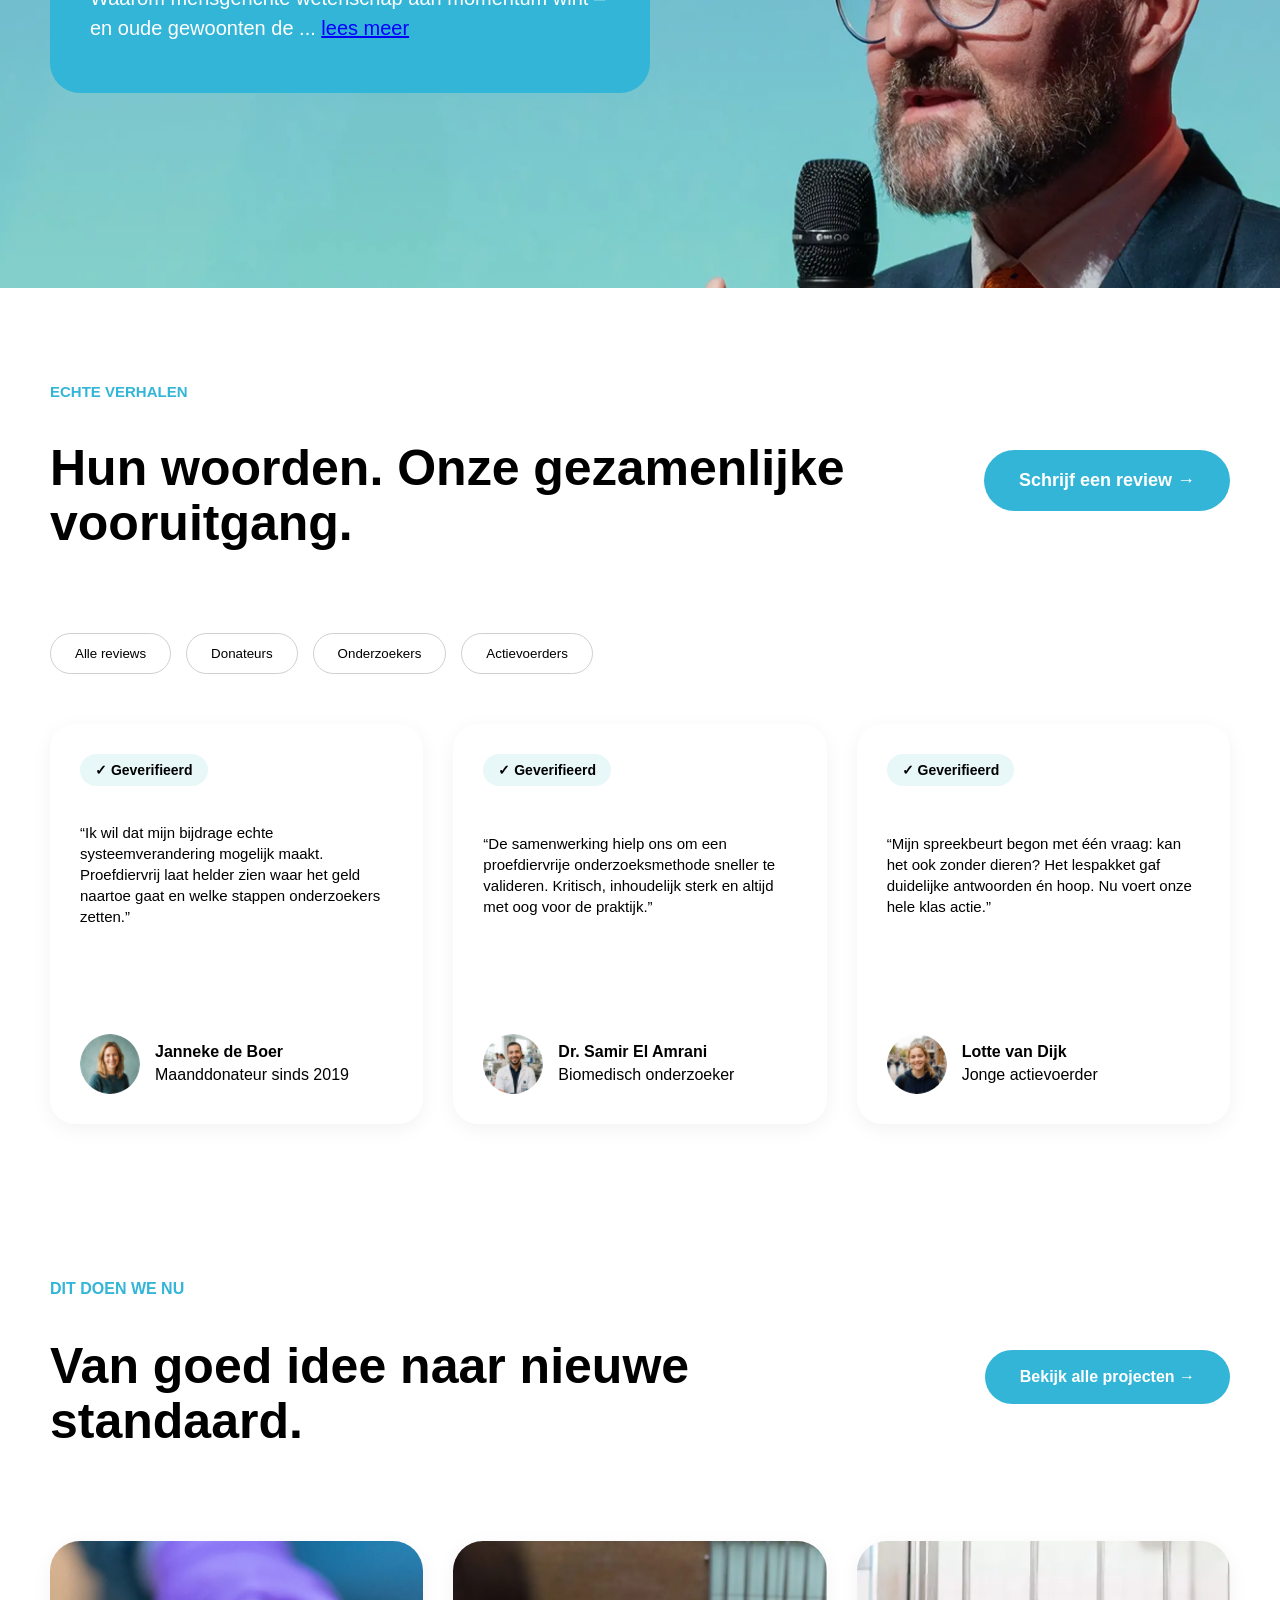
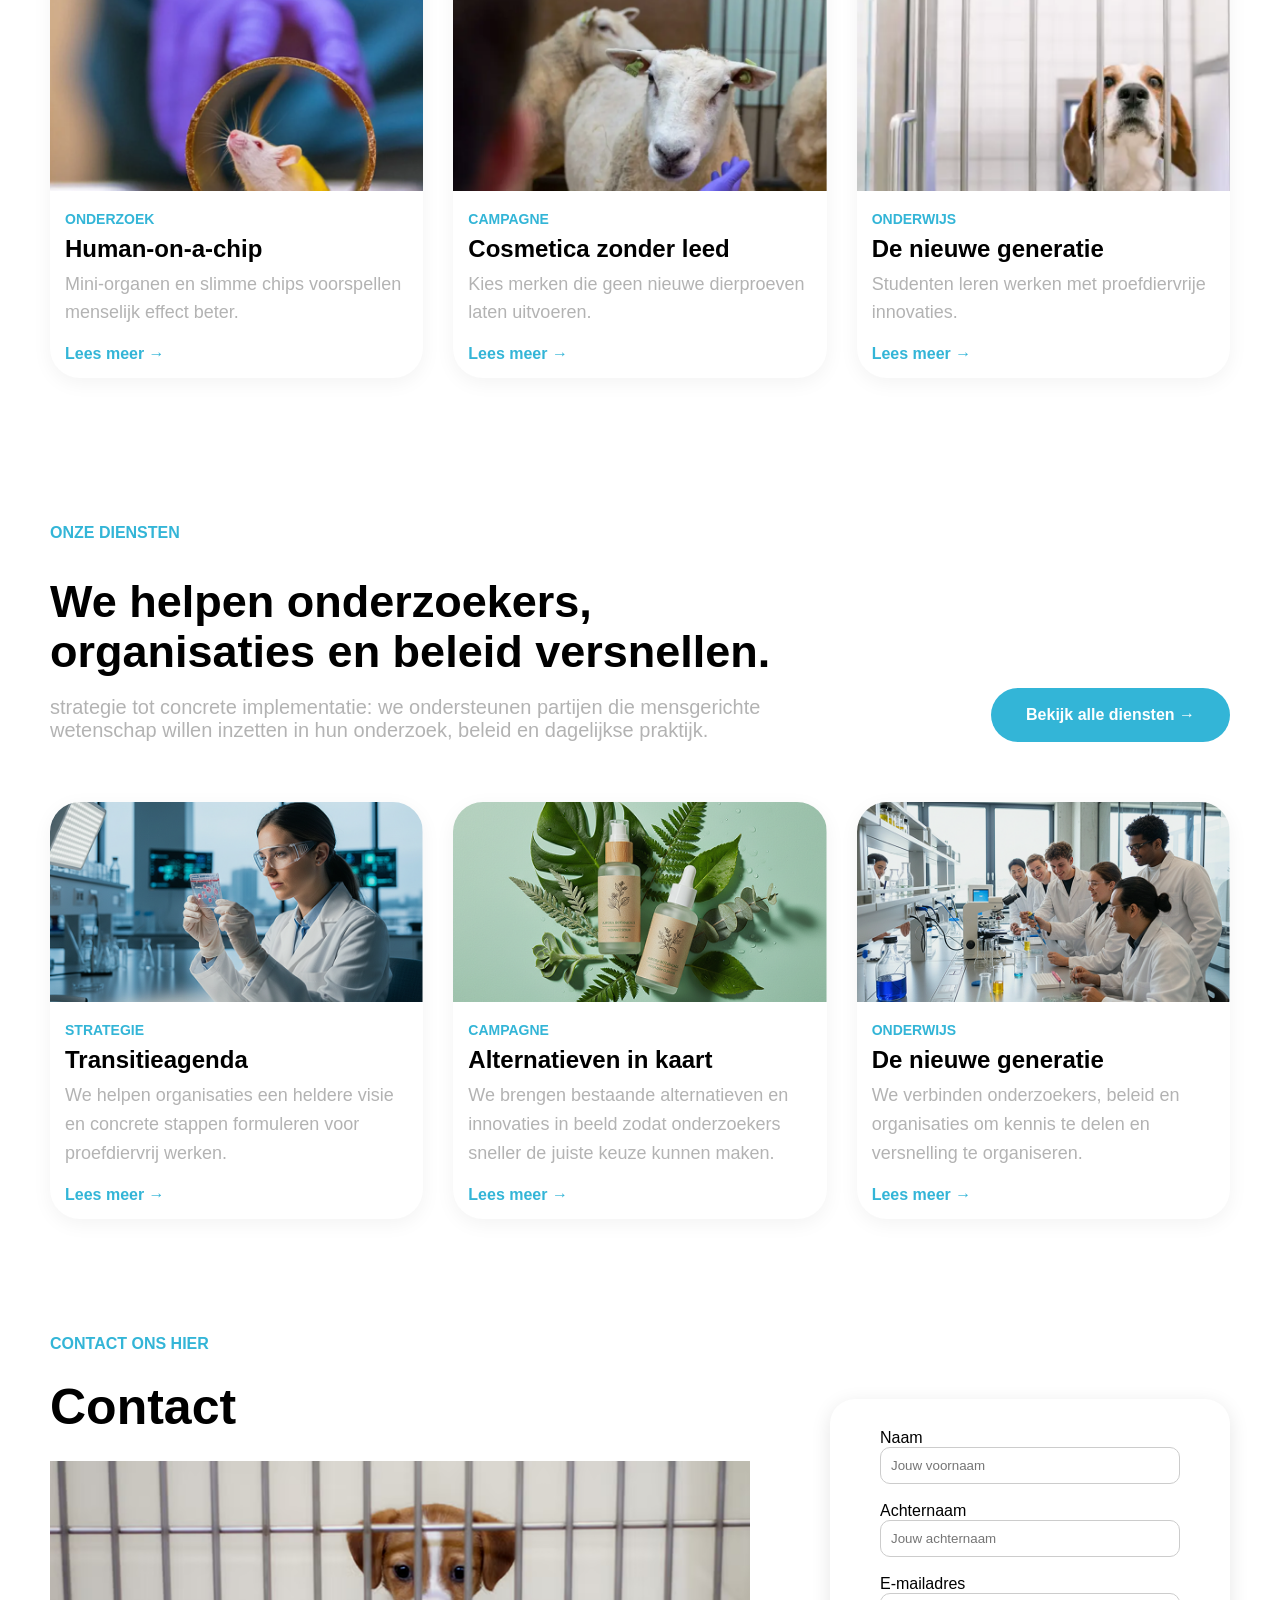
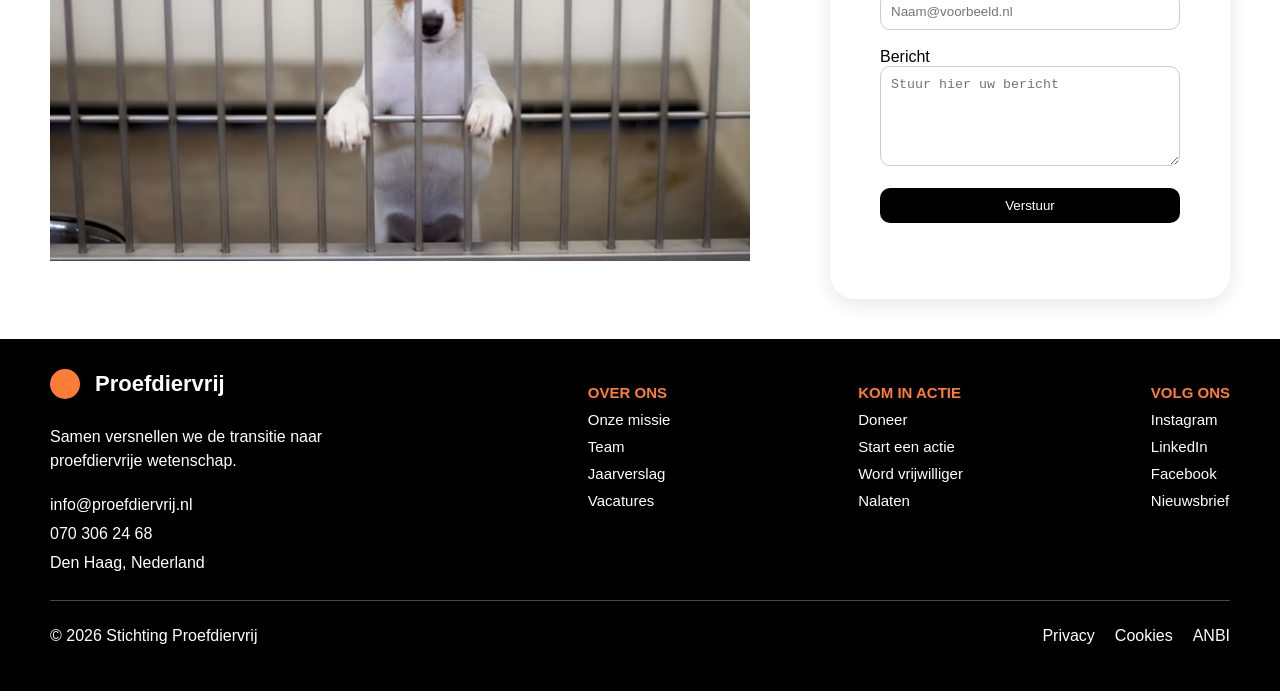
==== commit d056bee4: "kale knikker foto zwarte kleur overlay transparant + tekst kleur wit kaartjes met iconen subtekst of" ====
--- a/index.html
+++ b/index.html
@@ -107,7 +107,7 @@
                 <button>€ 5</button>
                 <button>€ 10</button>
                 <button>€ 20</button>
-                <button>Ander bedrag</button>
+                <button class="ander-bedrag">Ander bedrag</button>
             </div>
 
             <a class="help-button">
--- a/styles.css
+++ b/styles.css
@@ -206,7 +206,7 @@
 .kaart p {
     font-size: 20px;
     font-weight: bold;
-    color: #B3B3B3;
+    color: #efefef;
 }
 
 .support-section {
@@ -238,7 +238,7 @@
     margin-bottom: 25px;
     color: #e38541;
     font-weight: 700;
-    font-size: 25px;
+    font-size: 40px;
     text-transform: uppercase;
 }
 
@@ -288,6 +288,10 @@
     cursor: pointer;
 }
 
+.amount-buttons .ander-bedrag {
+    font-size: 15px;
+}
+
 .help-button {
     background: #e38541;
     color: #fff;
@@ -352,7 +356,7 @@
 }
 
 .nieuws {
-    background-image: url("img/jarrod-head.png");
+    background-image: linear-gradient(rgba(0, 0, 0, 0.2), rgba(0, 0, 0, 0.1)), url("img/jarrod-head.png");
     background-size: cover;
     background-position: center;
     min-height: 700px;
@@ -382,11 +386,13 @@
 }
 
 .nieuws-kaart h3 {
+    color: #fff;
     font-size: 32px;
     margin-bottom: 30px;
 }
 
 .nieuws-kaart p {
+    color: #fff;
     font-size: 20px;
     line-height: 0.5;
 }
@@ -725,10 +731,12 @@
     width: 400px;
     height: 500px;
     background: white;
-    padding: 30px;
+    padding: 10px;
+    padding-top: 30px;
     margin-top: 80px;
-    border: 2px solid #c3c3c3;
-    border-radius: 10px;
+    border: none;
+    border-radius: 25px;
+    box-shadow: 0 5px 20px rgba(0,0,0,0.10);
 }
 
 input, textarea {
